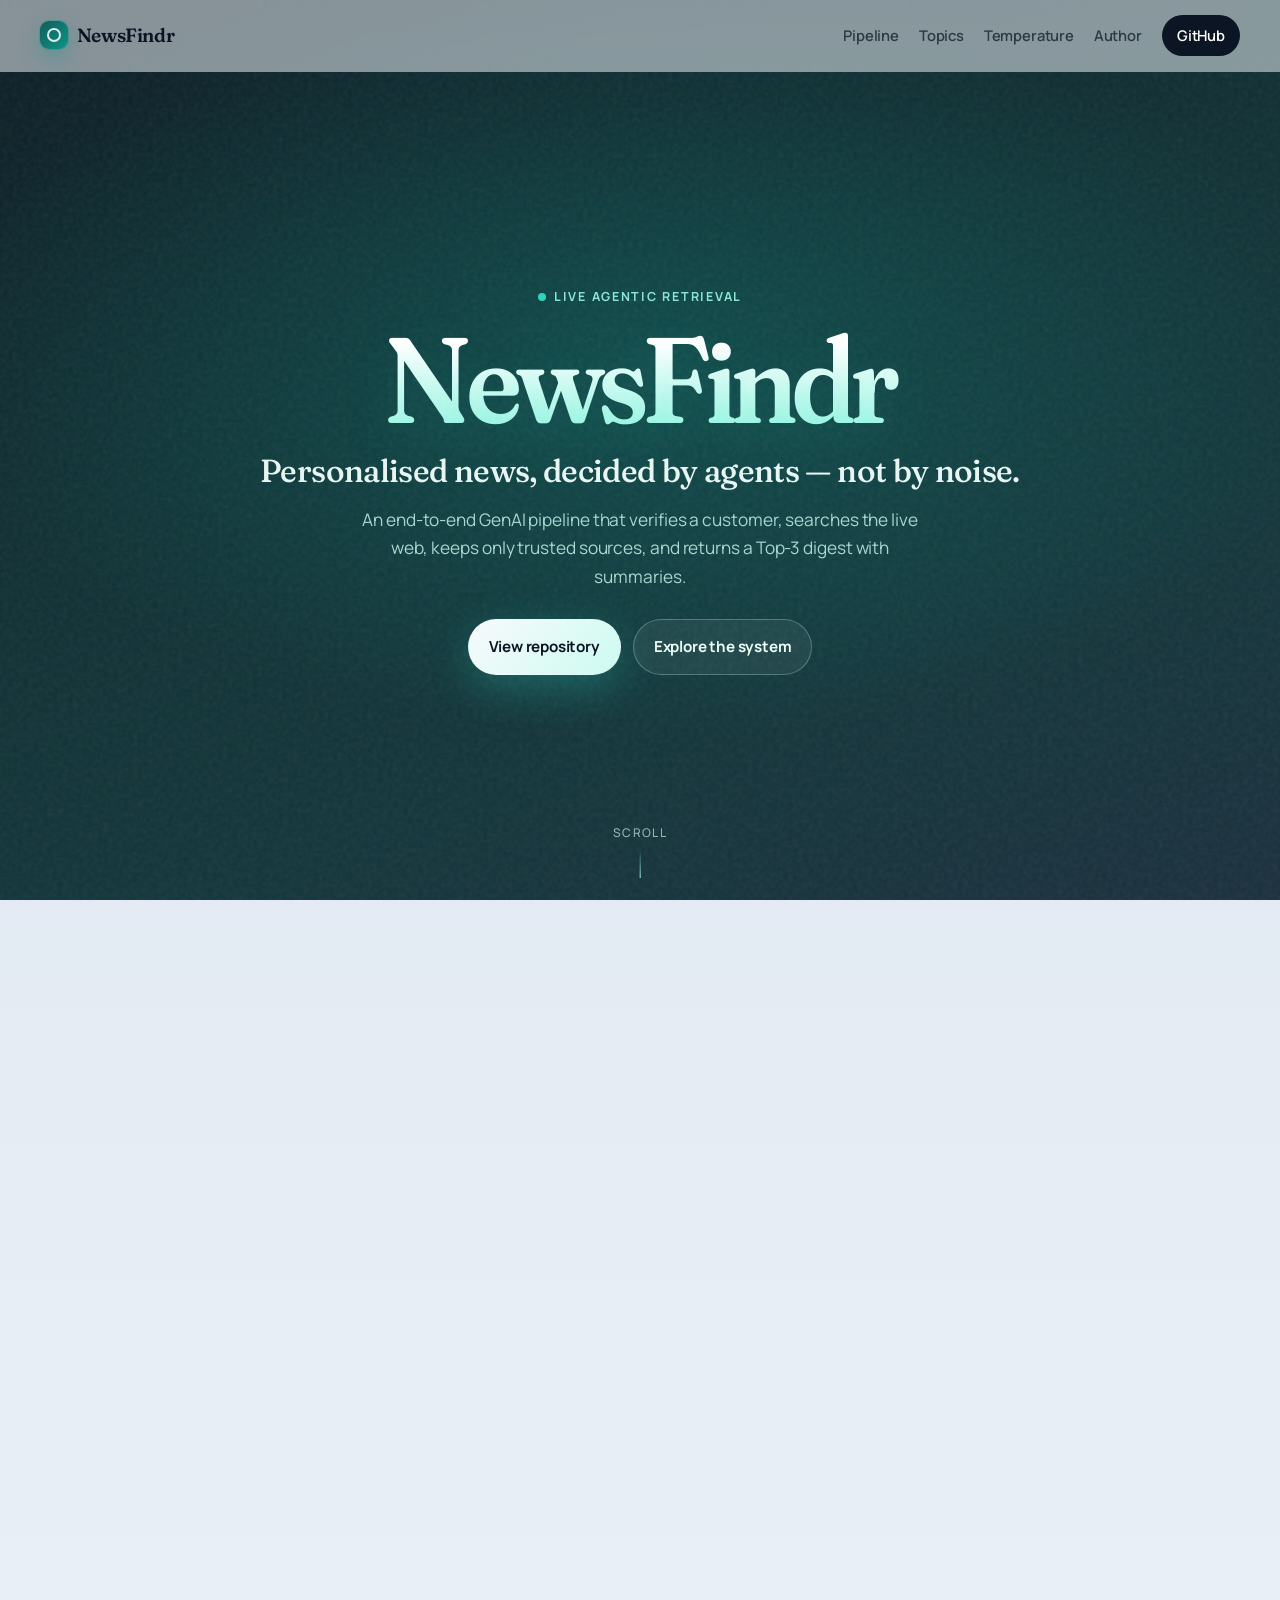
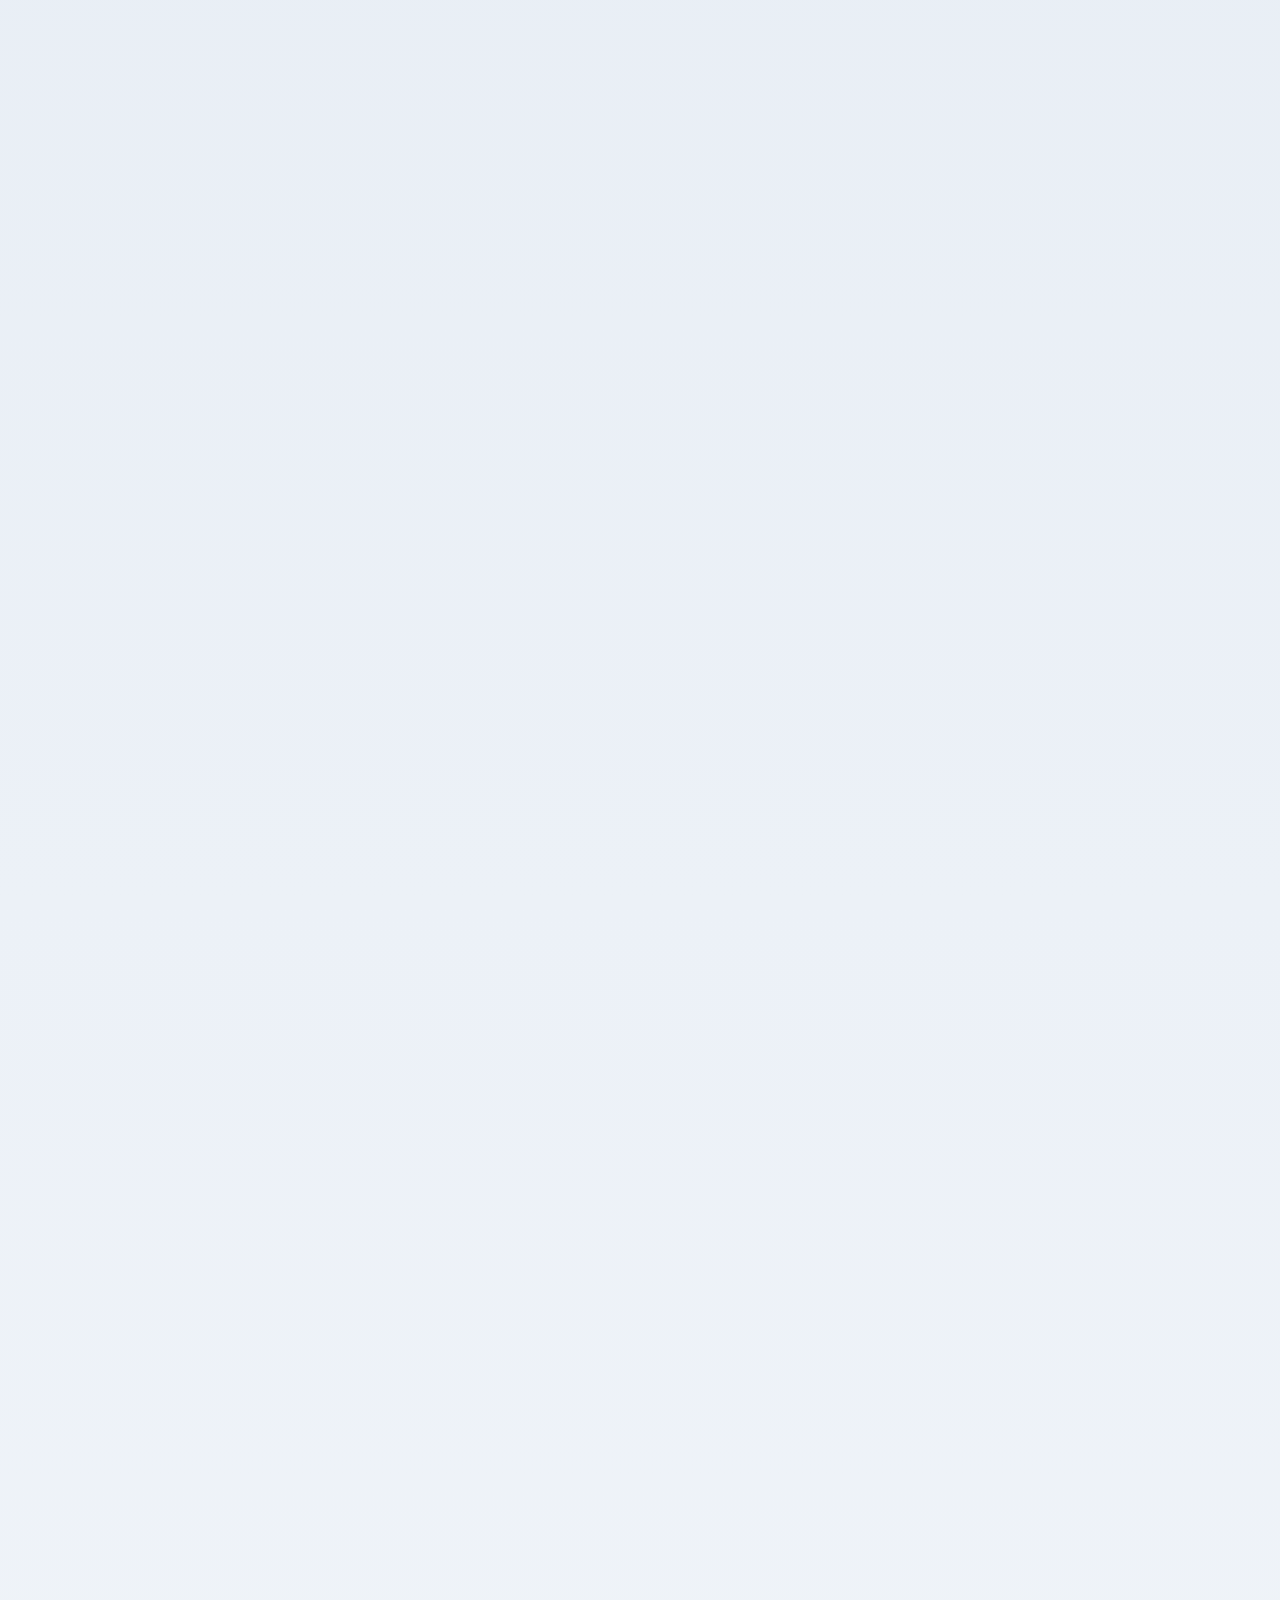
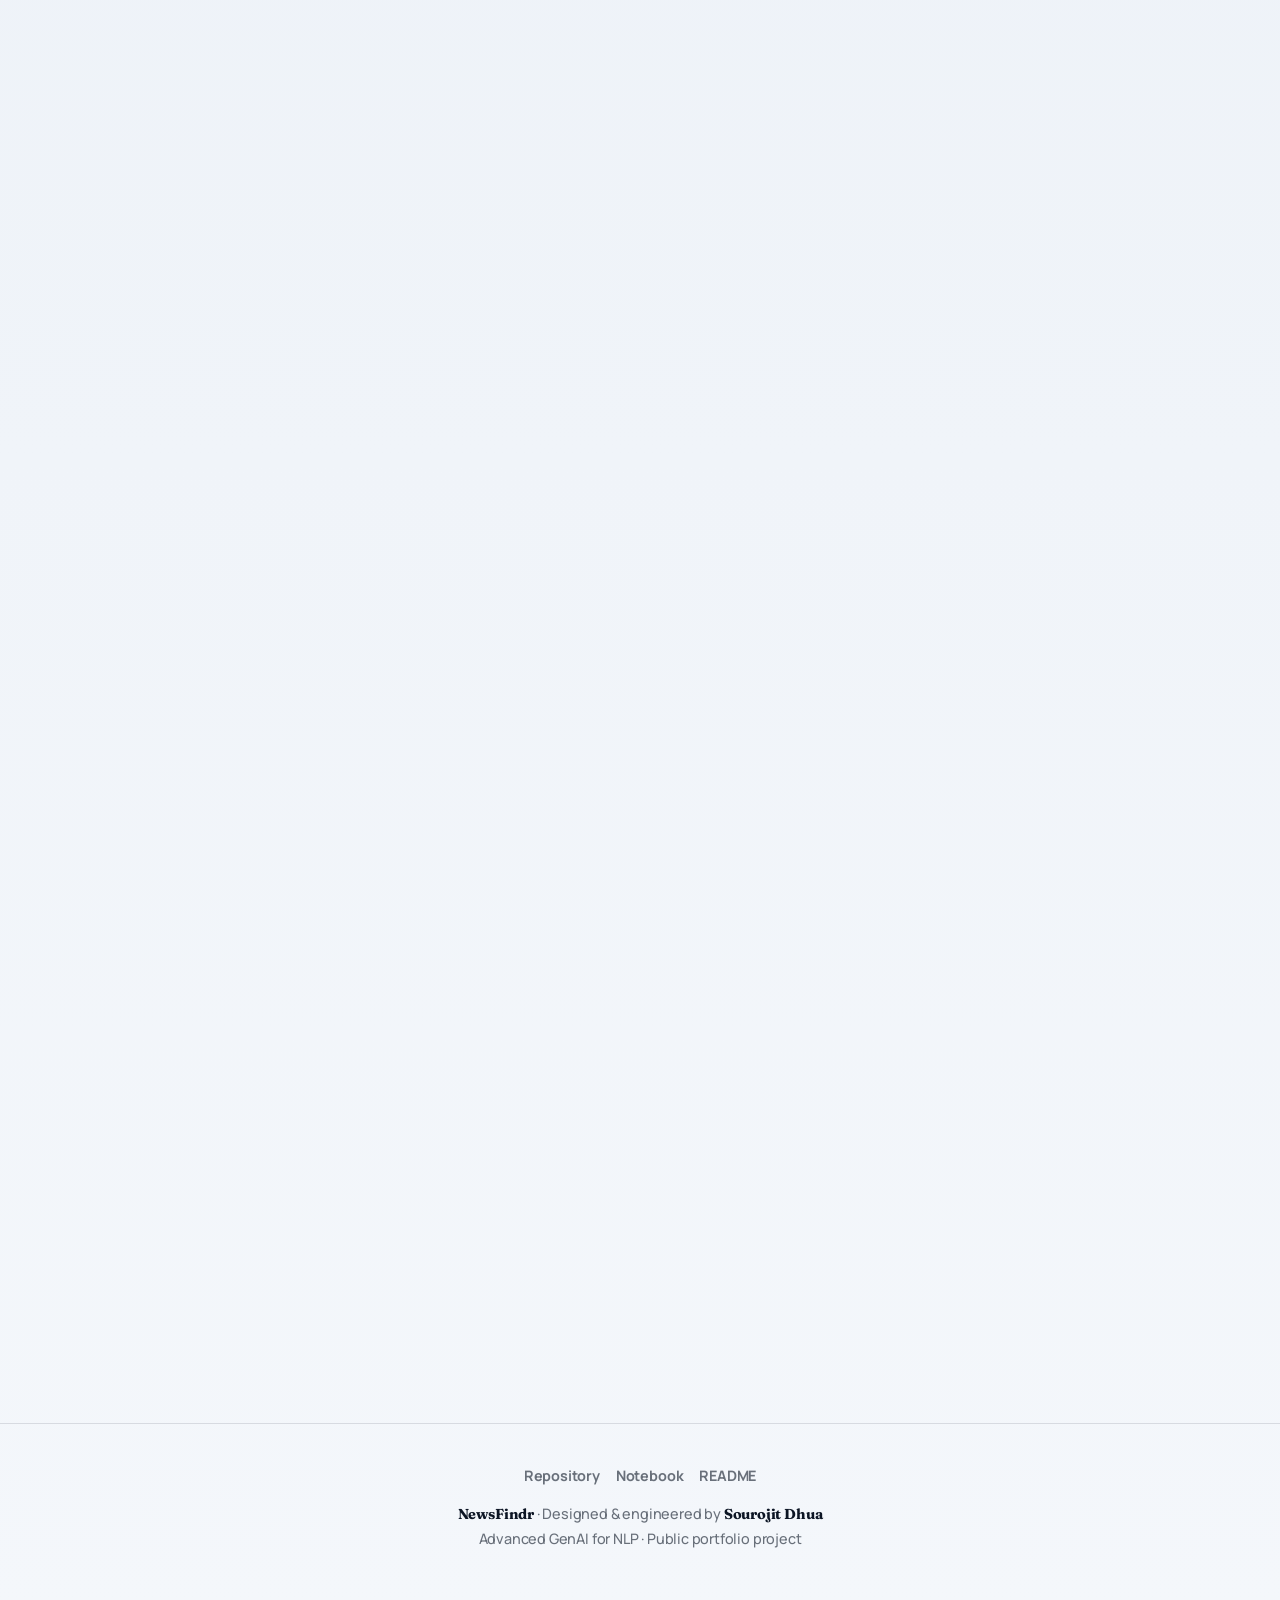
==== docs/index.html @ 47fe1736 "Refine site typography with Fraunces display and Manrope body pairing." ====
<!DOCTYPE html>
<html lang="en">
  <head>
    <meta charset="UTF-8" />
    <meta name="viewport" content="width=device-width, initial-scale=1" />
    <title>NewsFindr — Agentic AI News Assistant by Sourojit Dhua</title>
    <meta
      name="description"
      content="NewsFindr is an agentic GenAI system by Sourojit Dhua: LangChain SQL agent, DuckDuckGo retrieval, trust filtering, ReAct tools, and Groq LLaMA 3.1 summarisation."
    />
    <meta name="author" content="Sourojit Dhua" />
    <meta
      name="keywords"
      content="agentic AI, LangChain, Groq, LLaMA, NLP, ReAct agent, SQL agent, personalized news, generative AI, Sourojit Dhua"
    />
    <meta property="og:title" content="NewsFindr — Agentic AI News Assistant" />
    <meta
      property="og:description"
      content="Personalised, fresh, credibility-filtered news digests via multi-agent GenAI. Built by Sourojit Dhua."
    />
    <meta property="og:type" content="website" />
    <meta property="og:url" content="https://sourojitd.github.io/NewsFindr/" />
    <meta name="theme-color" content="#0f2f33" />
    <link rel="preconnect" href="https://fonts.googleapis.com" />
    <link rel="preconnect" href="https://fonts.gstatic.com" crossorigin />
    <link
      href="https://fonts.googleapis.com/css2?family=Fraunces:opsz,wght@9..144,500;9..144,600;9..144,700&family=IBM+Plex+Mono:wght@400;500&family=Manrope:wght@400;500;600;700;800&display=swap"
      rel="stylesheet"
    />
    <link rel="stylesheet" href="styles.css" />
  </head>
  <body>
    <div class="scroll-progress" id="scroll-progress" aria-hidden="true"></div>

    <header class="nav" role="banner">
      <a class="nav-brand" href="#top" aria-label="NewsFindr home">
        <span class="nav-mark" aria-hidden="true"></span>
        NewsFindr
      </a>
      <button class="nav-toggle" id="nav-toggle" type="button" aria-expanded="false" aria-controls="nav-links">
        Menu
      </button>
      <nav class="nav-links" id="nav-links" aria-label="Primary">
        <a href="#pipeline">Pipeline</a>
        <a href="#topics">Topics</a>
        <a href="#temperature">Temperature</a>
        <a href="#author">Author</a>
        <a class="nav-cta" href="https://github.com/sourojitd/NewsFindr" target="_blank" rel="noopener">
          GitHub
        </a>
      </nav>
    </header>

    <main id="top">
      <!-- HERO: brand-first, one composition -->
      <section class="hero" aria-label="NewsFindr hero">
        <div class="hero-visual" aria-hidden="true">
          <canvas id="signal-canvas"></canvas>
          <div class="hero-grain"></div>
        </div>
        <div class="hero-content">
          <div class="hero-kicker"><span class="dot"></span> Live agentic retrieval</div>
          <h1 class="hero-brand">NewsFindr</h1>
          <p class="hero-headline">Personalised news, decided by agents — not by noise.</p>
          <p class="hero-support">
            An end-to-end GenAI pipeline that verifies a customer, searches the live web, keeps only
            trusted sources, and returns a Top-3 digest with summaries.
          </p>
          <div class="hero-ctas">
            <a class="btn btn-primary" href="https://github.com/sourojitd/NewsFindr" target="_blank" rel="noopener">
              View repository
            </a>
            <a class="btn btn-ghost" href="#pipeline">Explore the system</a>
          </div>
        </div>
        <div class="hero-scroll" aria-hidden="true">
          Scroll
          <span></span>
        </div>
      </section>

      <!-- Problem -->
      <section class="section" id="about">
        <div class="section-inner reveal">
          <p class="section-label">The brief</p>
          <h2 class="section-title">From information overload to signal.</h2>
          <p class="section-lead">
            Generic feeds bury relevance. NewsFindr uses agentic AI — SQL grounding, query expansion,
            credibility gates, and ReAct tool use — so every digest is personal, fresh, and trustworthy.
          </p>
          <div class="problem">
            <div class="problem-block pain">
              <h3>Without NewsFindr</h3>
              <p>Volume without verification. Stale links. Untrusted domains. No link to who the reader actually is.</p>
            </div>
            <div class="problem-arrow" aria-hidden="true">→</div>
            <div class="problem-block gain">
              <h3>With NewsFindr</h3>
              <p>CRM interests + optional intent → live search → allowlisted publishers → LLM ranking → Top-3 summaries.</p>
            </div>
          </div>
        </div>
      </section>

      <!-- Interactive pipeline -->
      <section class="section" id="pipeline">
        <div class="section-inner reveal">
          <p class="section-label">Interactive architecture</p>
          <h2 class="section-title">Six stages. One orchestrated system.</h2>
          <p class="section-lead">
            Click a stage — or watch it auto-advance — to see what Sourojit implemented and which AIML
            ideas each step proves.
          </p>
          <div class="pipeline">
            <div class="pipeline-steps" id="pipeline-steps" role="tablist" aria-label="Pipeline stages"></div>
            <div class="pipeline-panel" id="pipeline-panel" role="tabpanel" aria-live="polite"></div>
          </div>

          <div class="arch-flow reveal" style="margin-top: 2rem">
            <div class="arch-node">Email + query<small>User intent</small></div>
            <div class="arch-connector">→</div>
            <div class="arch-node">SQL Agent<small>customer.db</small></div>
            <div class="arch-connector">→</div>
            <div class="arch-node">Expand + DDG<small>Fresh web</small></div>
            <div class="arch-connector">→</div>
            <div class="arch-node">Trust filter<small>Allowlist</small></div>
            <div class="arch-connector">→</div>
            <div class="arch-node">Summarise<small>Top-3 digest</small></div>
          </div>
        </div>
      </section>

      <!-- Topics -->
      <section class="section" id="topics">
        <div class="section-inner reveal">
          <p class="section-label">AIML depth</p>
          <h2 class="section-title">Important topics covered — in detail.</h2>
          <p class="section-lead">
            Filter the catalogue, then expand any tile. This is the skill surface the notebook is designed
            to demonstrate.
          </p>
          <div class="topic-filters" id="topic-filters" aria-label="Topic filters"></div>
          <div class="topic-grid" id="topic-grid"></div>
        </div>
      </section>

      <!-- Temperature interactive -->
      <section class="section" id="temperature">
        <div class="section-inner reveal">
          <p class="section-label">Interactive demo</p>
          <h2 class="section-title">Temperature is a product decision.</h2>
          <p class="section-lead">
            Toggle low vs high temperature to see the pedagogical contrast used in the notebook —
            deterministic agent behaviour versus creative sampling.
          </p>
          <div class="temp-demo">
            <div class="temp-controls">
              <strong style="font-family: var(--font-display); font-size: 1.35rem; font-weight: 600; letter-spacing: -0.02em">
                Prompt: six-word tagline for a personalised news app
              </strong>
              <div class="temp-switch" role="group" aria-label="Temperature">
                <button type="button" class="temp-btn is-active" data-temp="0">llm · temp 0</button>
                <button type="button" class="temp-btn" data-temp="0.9">llm_high · temp 0.9</button>
              </div>
              <div class="temp-meter" aria-hidden="true"><span id="temp-meter-fill"></span></div>
              <p id="temp-label" style="margin: 0; color: rgba(12, 21, 36, 0.65); font-weight: 600; font-size: 0.92rem">
                temperature = 0 → deterministic, repeatable
              </p>
              <p style="margin: 1rem 0 0; color: rgba(12, 21, 36, 0.6); font-size: 0.9rem; line-height: 1.5">
                In production agents, NewsFindr locks temperature at 0 so SQL, relevance, and summaries stay
                auditable. High temperature is shown only to teach sampling behaviour.
              </p>
            </div>
            <div class="temp-output">
              <h4>Sampled outputs</h4>
              <div class="temp-lines" id="temp-lines"></div>
            </div>
          </div>
        </div>
      </section>

      <!-- Dual modes -->
      <section class="section" id="modes">
        <div class="section-inner reveal">
          <p class="section-label">Orchestration</p>
          <h2 class="section-title">Two ways to run the same brain.</h2>
          <p class="section-lead">
            Shipping both a deterministic pipeline and a ReAct agent shows judgment: reproducibility for
            demos, autonomy for agentic research.
          </p>
          <div class="problem">
            <div class="problem-block gain">
              <h3>Deterministic pipeline</h3>
              <p>
                <code>newsfindr()</code> / <code>query_response()</code> — explicit stage order, verbose
                audit trail, ideal for Kevin / Julia / Alice demos under rate limits.
              </p>
            </div>
            <div class="problem-arrow" aria-hidden="true">∥</div>
            <div class="problem-block" style="background: linear-gradient(160deg, rgba(245, 158, 11, 0.12), rgba(255, 255, 255, 0.65))">
              <h3>ReAct agent</h3>
              <p>
                Four Tools + <code>ZERO_SHOT_REACT_DESCRIPTION</code> — Thought / Action / Observation with
                parse-error recovery and fallback if the loop does not converge.
              </p>
            </div>
          </div>
        </div>
      </section>

      <!-- Author -->
      <section class="section" id="author">
        <div class="section-inner reveal">
          <p class="section-label">Built by</p>
          <div class="author">
            <div class="author-main">
              <h2>Sourojit Dhua</h2>
              <p>
                Advanced GenAI for NLP · Agentic systems · LangChain · Groq · Retrieval & trust design.
                NewsFindr is a portfolio-grade demonstration that relational grounding, live search,
                credibility filters, and tool-using agents belong in one coherent product story.
              </p>
              <div class="skill-cloud" aria-label="Skills">
                <span>Agentic AI</span>
                <span>LangChain</span>
                <span>ReAct</span>
                <span>SQL Agents</span>
                <span>Prompt Engineering</span>
                <span>LLM-as-Judge</span>
                <span>DuckDuckGo RAG-lite</span>
                <span>Groq LLaMA 3.1</span>
                <span>Trust & Safety</span>
                <span>Jupyter Delivery</span>
              </div>
              <div class="hero-ctas" style="justify-content: flex-start; margin-top: 1.35rem">
                <a class="btn btn-ink" href="https://github.com/sourojitd" target="_blank" rel="noopener">
                  github.com/sourojitd
                </a>
                <a class="btn btn-ghost" style="color: var(--ink); border-color: var(--line-strong); background: #fff" href="https://github.com/sourojitd/NewsFindr" target="_blank" rel="noopener">
                  Star the repo
                </a>
              </div>
            </div>
            <div class="author-side">
              <div class="stat-grid">
                <div class="stat">
                  <strong data-count="6" data-suffix="">0</strong>
                  <span>Pipeline stages</span>
                </div>
                <div class="stat">
                  <strong data-count="4" data-suffix="">0</strong>
                  <span>ReAct tools</span>
                </div>
                <div class="stat">
                  <strong data-count="15" data-suffix="">0</strong>
                  <span>CRM customers</span>
                </div>
                <div class="stat">
                  <strong data-count="3" data-suffix="">0</strong>
                  <span>Live demo queries</span>
                </div>
              </div>
              <p style="margin: 1.1rem 0 0; color: rgba(12, 21, 36, 0.65); line-height: 1.55; font-size: 0.95rem">
                Stack: Python · LangChain · LangChain-Groq · SQLite · DuckDuckGo · BeautifulSoup · Jupyter
              </p>
            </div>
          </div>
        </div>
      </section>
    </main>

    <footer class="footer">
      <div class="footer-links">
        <a href="https://github.com/sourojitd/NewsFindr" target="_blank" rel="noopener">Repository</a>
        <a href="https://github.com/sourojitd/NewsFindr/blob/main/NewsFindr.ipynb" target="_blank" rel="noopener">Notebook</a>
        <a href="https://github.com/sourojitd/NewsFindr/blob/main/README.md" target="_blank" rel="noopener">README</a>
      </div>
      <p>
        <strong>NewsFindr</strong> · Designed & engineered by <strong>Sourojit Dhua</strong><br />
        Advanced GenAI for NLP · Public portfolio project
      </p>
    </footer>

    <script src="app.js"></script>
  </body>
</html>
---- docs/styles.css ----
/* NewsFindr — GitHub Pages showcase
   Aesthetic: Wire Desk — cool signal-room editorial
   Author: Sourojit Dhua
*/

:root {
  --ink: #0c1524;
  --ink-soft: #1a2a3d;
  --paper: #e8eef5;
  --paper-2: #f4f7fb;
  --mist: rgba(232, 238, 245, 0.72);
  --teal: #0d9488;
  --teal-deep: #115e59;
  --teal-glow: rgba(45, 212, 191, 0.45);
  --amber: #f59e0b;
  --coral: #e11d48;
  --line: rgba(12, 21, 36, 0.12);
  --line-strong: rgba(12, 21, 36, 0.22);
  --glass: rgba(255, 255, 255, 0.55);
  --shadow: 0 24px 60px rgba(12, 21, 36, 0.12);
  --radius: 18px;
  --font-display: "Fraunces", "Times New Roman", serif;
  --font-body: "Manrope", "Segoe UI", sans-serif;
  --font-mono: "IBM Plex Mono", ui-monospace, monospace;
  --max: 1120px;
  --nav-h: 72px;
}

*,
*::before,
*::after {
  box-sizing: border-box;
}

html {
  scroll-behavior: smooth;
}

body {
  margin: 0;
  color: var(--ink);
  font-family: var(--font-body);
  font-size: 1.05rem;
  font-weight: 500;
  line-height: 1.65;
  letter-spacing: -0.011em;
  font-optical-sizing: auto;
  text-rendering: optimizeLegibility;
  -webkit-font-smoothing: antialiased;
  -moz-osx-font-smoothing: grayscale;
  background:
    radial-gradient(1200px 600px at 10% -10%, rgba(13, 148, 136, 0.16), transparent 55%),
    radial-gradient(900px 500px at 100% 0%, rgba(245, 158, 11, 0.12), transparent 50%),
    linear-gradient(180deg, #d9e4ef 0%, var(--paper) 28%, var(--paper-2) 100%);
  min-height: 100vh;
  overflow-x: hidden;
}

body::before {
  content: "";
  position: fixed;
  inset: 0;
  pointer-events: none;
  z-index: 0;
  opacity: 0.035;
  background-image: url("data:image/svg+xml,%3Csvg viewBox='0 0 200 200' xmlns='http://www.w3.org/2000/svg'%3E%3Cfilter id='n'%3E%3CfeTurbulence type='fractalNoise' baseFrequency='0.85' numOctaves='3' stitchTiles='stitch'/%3E%3C/filter%3E%3Crect width='100%25' height='100%25' filter='url(%23n)'/%3E%3C/svg%3E");
}

a {
  color: inherit;
  text-decoration: none;
}

img {
  max-width: 100%;
  display: block;
}

/* Progress */
.scroll-progress {
  position: fixed;
  top: 0;
  left: 0;
  height: 3px;
  width: 0;
  z-index: 100;
  background: linear-gradient(90deg, var(--teal), var(--amber));
  box-shadow: 0 0 16px var(--teal-glow);
}

/* Nav */
.nav {
  position: fixed;
  top: 0;
  left: 0;
  right: 0;
  z-index: 50;
  height: var(--nav-h);
  display: flex;
  align-items: center;
  justify-content: space-between;
  padding: 0 clamp(1rem, 4vw, 2.5rem);
  backdrop-filter: blur(14px);
  background: rgba(232, 238, 245, 0.55);
  border-bottom: 1px solid transparent;
  transition: border-color 0.3s, background 0.3s;
}

.nav.is-scrolled {
  border-bottom-color: var(--line);
  background: rgba(244, 247, 251, 0.82);
}

.nav-brand {
  font-family: var(--font-display);
  font-weight: 600;
  font-size: 1.2rem;
  font-variation-settings: "SOFT" 50, "WONK" 0;
  letter-spacing: -0.02em;
  display: flex;
  align-items: center;
  gap: 0.55rem;
}

.nav-mark {
  width: 28px;
  height: 28px;
  border-radius: 9px;
  background: linear-gradient(135deg, var(--teal-deep), var(--teal));
  box-shadow: 0 0 0 1px rgba(13, 148, 136, 0.35), 0 8px 20px rgba(13, 148, 136, 0.35);
  position: relative;
  overflow: hidden;
}

.nav-mark::after {
  content: "";
  position: absolute;
  inset: 7px;
  border: 2px solid rgba(255, 255, 255, 0.85);
  border-radius: 50%;
  animation: pulse-ring 2.4s ease-out infinite;
}

.nav-links {
  display: flex;
  gap: 1.25rem;
  align-items: center;
  font-size: 0.92rem;
  font-weight: 600;
}

.nav-links a {
  opacity: 0.72;
  transition: opacity 0.2s, color 0.2s;
}

.nav-links a:hover {
  opacity: 1;
  color: var(--teal-deep);
}

.nav-cta {
  padding: 0.55rem 0.95rem;
  border-radius: 999px;
  background: var(--ink);
  color: #fff !important;
  opacity: 1 !important;
  transition: transform 0.2s, background 0.2s !important;
}

.nav-cta:hover {
  transform: translateY(-1px);
  background: var(--teal-deep) !important;
}

.nav-toggle {
  display: none;
  background: none;
  border: 1px solid var(--line-strong);
  border-radius: 10px;
  padding: 0.45rem 0.7rem;
  font-weight: 700;
  cursor: pointer;
}

/* Hero */
.hero {
  position: relative;
  min-height: 100vh;
  min-height: 100dvh;
  display: grid;
  place-items: center;
  padding: calc(var(--nav-h) + 2rem) 1.25rem 3rem;
  overflow: hidden;
  isolation: isolate;
}

.hero-visual {
  position: absolute;
  inset: 0;
  z-index: -1;
  background:
    radial-gradient(ellipse 80% 60% at 50% 40%, rgba(13, 148, 136, 0.28), transparent 70%),
    linear-gradient(160deg, #0b1c24 0%, #0f2f33 42%, #12353a 70%, #1a2f3d 100%);
}

.hero-visual canvas {
  width: 100%;
  height: 100%;
  display: block;
  opacity: 0.9;
}

.hero-grain {
  position: absolute;
  inset: 0;
  opacity: 0.08;
  background-image: url("data:image/svg+xml,%3Csvg viewBox='0 0 200 200' xmlns='http://www.w3.org/2000/svg'%3E%3Cfilter id='n'%3E%3CfeTurbulence type='fractalNoise' baseFrequency='0.9' numOctaves='3' stitchTiles='stitch'/%3E%3C/filter%3E%3Crect width='100%25' height='100%25' filter='url(%23n)'/%3E%3C/svg%3E");
  pointer-events: none;
}

.hero-content {
  width: min(920px, 100%);
  text-align: center;
  color: #f4faf9;
  transform: translateY(12px);
  opacity: 0;
  animation: hero-in 1s cubic-bezier(0.22, 1, 0.36, 1) 0.15s forwards;
}

.hero-kicker {
  display: inline-flex;
  align-items: center;
  gap: 0.5rem;
  font-size: 0.78rem;
  font-weight: 700;
  letter-spacing: 0.14em;
  text-transform: uppercase;
  color: rgba(153, 246, 228, 0.9);
  margin-bottom: 1.1rem;
}

.hero-kicker .dot {
  width: 8px;
  height: 8px;
  border-radius: 50%;
  background: #2dd4bf;
  box-shadow: 0 0 0 0 rgba(45, 212, 191, 0.7);
  animation: live-dot 1.8s ease-out infinite;
}

.hero-brand {
  font-family: var(--font-display);
  font-weight: 600;
  font-size: clamp(3.6rem, 13vw, 7.6rem);
  font-optical-sizing: auto;
  font-variation-settings: "SOFT" 70, "WONK" 0.4;
  line-height: 0.9;
  letter-spacing: -0.035em;
  margin: 0 0 1.1rem;
  background: linear-gradient(180deg, #ffffff 18%, #99f6e4 100%);
  -webkit-background-clip: text;
  background-clip: text;
  color: transparent;
  text-shadow: 0 20px 60px rgba(45, 212, 191, 0.15);
}

.hero-headline {
  font-family: var(--font-display);
  font-weight: 500;
  font-size: clamp(1.35rem, 3.4vw, 2rem);
  font-variation-settings: "SOFT" 40, "WONK" 0;
  letter-spacing: -0.02em;
  line-height: 1.2;
  margin: 0 0 0.95rem;
  color: rgba(240, 253, 250, 0.96);
}

.hero-support {
  margin: 0 auto 1.75rem;
  max-width: 36rem;
  font-size: 1.08rem;
  font-weight: 400;
  line-height: 1.65;
  letter-spacing: -0.005em;
  color: rgba(204, 251, 241, 0.8);
}

.hero-ctas {
  display: flex;
  flex-wrap: wrap;
  gap: 0.75rem;
  justify-content: center;
}

.btn {
  display: inline-flex;
  align-items: center;
  justify-content: center;
  gap: 0.45rem;
  padding: 0.9rem 1.25rem;
  border-radius: 999px;
  font-weight: 700;
  font-size: 0.95rem;
  border: 1px solid transparent;
  cursor: pointer;
  transition: transform 0.2s, box-shadow 0.2s, background 0.2s, border-color 0.2s;
}

.btn:hover {
  transform: translateY(-2px);
}

.btn-primary {
  background: linear-gradient(135deg, #f8fafc, #ccfbf1);
  color: var(--ink);
  box-shadow: 0 12px 40px rgba(45, 212, 191, 0.28);
}

.btn-primary:hover {
  box-shadow: 0 16px 48px rgba(45, 212, 191, 0.4);
}

.btn-ghost {
  background: rgba(255, 255, 255, 0.06);
  border-color: rgba(204, 251, 241, 0.28);
  color: #ecfdf5;
  backdrop-filter: blur(8px);
}

.btn-ghost:hover {
  background: rgba(255, 255, 255, 0.12);
}

.btn-ink {
  background: var(--ink);
  color: #fff;
}

.btn-ink:hover {
  background: var(--teal-deep);
}

.hero-scroll {
  position: absolute;
  bottom: 1.4rem;
  left: 50%;
  transform: translateX(-50%);
  color: rgba(204, 251, 241, 0.65);
  font-size: 0.75rem;
  letter-spacing: 0.12em;
  text-transform: uppercase;
  display: flex;
  flex-direction: column;
  align-items: center;
  gap: 0.4rem;
  animation: bob 2.2s ease-in-out infinite;
}

.hero-scroll span {
  width: 1px;
  height: 28px;
  background: linear-gradient(to bottom, transparent, #99f6e4);
}

/* Sections */
.section {
  position: relative;
  z-index: 1;
  padding: clamp(3.5rem, 8vw, 6rem) 1.25rem;
}

.section-inner {
  width: min(var(--max), 100%);
  margin: 0 auto;
}

.section-label {
  font-size: 0.76rem;
  font-weight: 700;
  letter-spacing: 0.18em;
  text-transform: uppercase;
  color: var(--teal-deep);
  margin: 0 0 0.75rem;
}

.section-title {
  font-family: var(--font-display);
  font-size: clamp(2rem, 4.8vw, 3.15rem);
  font-weight: 600;
  font-variation-settings: "SOFT" 35, "WONK" 0;
  letter-spacing: -0.03em;
  line-height: 1.08;
  margin: 0 0 0.95rem;
}

.section-lead {
  max-width: 40rem;
  margin: 0 0 2.25rem;
  color: rgba(12, 21, 36, 0.7);
  font-size: 1.08rem;
  font-weight: 400;
  line-height: 1.7;
}

.reveal {
  opacity: 0;
  transform: translateY(28px);
  transition: opacity 0.7s cubic-bezier(0.22, 1, 0.36, 1), transform 0.7s cubic-bezier(0.22, 1, 0.36, 1);
}

.reveal.is-visible {
  opacity: 1;
  transform: none;
}

/* Problem strip */
.problem {
  display: grid;
  grid-template-columns: 1fr auto 1fr;
  gap: 1rem;
  align-items: stretch;
}

.problem-block {
  padding: 1.4rem 1.35rem;
  border-radius: var(--radius);
  border: 1px solid var(--line);
  background: var(--glass);
  backdrop-filter: blur(10px);
}

.problem-block h3 {
  margin: 0 0 0.5rem;
  font-family: var(--font-display);
  font-size: 1.3rem;
  font-weight: 600;
  letter-spacing: -0.02em;
}

.problem-block p {
  margin: 0;
  color: rgba(12, 21, 36, 0.7);
  line-height: 1.55;
  font-size: 0.98rem;
}

.problem-block.pain {
  border-color: rgba(225, 29, 72, 0.25);
  background: linear-gradient(160deg, rgba(255, 241, 242, 0.9), rgba(255, 255, 255, 0.55));
}

.problem-block.gain {
  border-color: rgba(13, 148, 136, 0.3);
  background: linear-gradient(160deg, rgba(204, 251, 241, 0.55), rgba(255, 255, 255, 0.6));
}

.problem-arrow {
  align-self: center;
  font-family: var(--font-display);
  font-weight: 800;
  font-size: 1.6rem;
  color: var(--teal);
}

/* Interactive pipeline */
.pipeline {
  display: grid;
  grid-template-columns: minmax(220px, 280px) 1fr;
  gap: 1.25rem;
  align-items: start;
}

.pipeline-steps {
  display: flex;
  flex-direction: column;
  gap: 0.45rem;
}

.step-btn {
  text-align: left;
  border: 1px solid var(--line);
  background: rgba(255, 255, 255, 0.55);
  border-radius: 14px;
  padding: 0.85rem 1rem;
  cursor: pointer;
  font: inherit;
  transition: border-color 0.2s, background 0.2s, transform 0.2s, box-shadow 0.2s;
}

.step-btn:hover {
  transform: translateX(3px);
  border-color: rgba(13, 148, 136, 0.35);
}

.step-btn.is-active {
  background: linear-gradient(135deg, rgba(13, 148, 136, 0.14), rgba(255, 255, 255, 0.75));
  border-color: rgba(13, 148, 136, 0.55);
  box-shadow: 0 10px 28px rgba(13, 148, 136, 0.12);
}

.step-btn .num {
  display: inline-block;
  font-family: var(--font-display);
  font-weight: 600;
  font-size: 0.82rem;
  color: var(--teal-deep);
  margin-right: 0.45rem;
}

.step-btn .name {
  font-weight: 700;
  letter-spacing: -0.015em;
}

.pipeline-panel {
  border-radius: calc(var(--radius) + 4px);
  border: 1px solid var(--line);
  background:
    linear-gradient(165deg, rgba(255, 255, 255, 0.85), rgba(232, 238, 245, 0.65)),
    var(--paper-2);
  box-shadow: var(--shadow);
  padding: clamp(1.25rem, 3vw, 1.85rem);
  min-height: 320px;
  position: relative;
  overflow: hidden;
}

.pipeline-panel::before {
  content: "";
  position: absolute;
  top: 0;
  left: 0;
  right: 0;
  height: 3px;
  background: linear-gradient(90deg, var(--teal), var(--amber));
}

.panel-meta {
  display: flex;
  flex-wrap: wrap;
  gap: 0.45rem;
  margin-bottom: 1rem;
}

.chip {
  display: inline-flex;
  align-items: center;
  padding: 0.28rem 0.65rem;
  border-radius: 999px;
  font-size: 0.75rem;
  font-weight: 700;
  background: rgba(13, 148, 136, 0.12);
  color: var(--teal-deep);
  border: 1px solid rgba(13, 148, 136, 0.2);
}

.chip.amber {
  background: rgba(245, 158, 11, 0.14);
  color: #92400e;
  border-color: rgba(245, 158, 11, 0.28);
}

.panel-title {
  font-family: var(--font-display);
  font-size: 1.7rem;
  font-weight: 600;
  font-variation-settings: "SOFT" 40, "WONK" 0;
  letter-spacing: -0.025em;
  margin: 0 0 0.65rem;
}

.panel-body {
  margin: 0 0 1.1rem;
  color: rgba(12, 21, 36, 0.74);
  line-height: 1.6;
}

.panel-list {
  margin: 0;
  padding: 0;
  list-style: none;
  display: grid;
  gap: 0.55rem;
}

.panel-list li {
  display: grid;
  grid-template-columns: 18px 1fr;
  gap: 0.55rem;
  align-items: start;
  font-size: 0.95rem;
  line-height: 1.45;
}

.panel-list li::before {
  content: "";
  width: 8px;
  height: 8px;
  margin-top: 0.4rem;
  border-radius: 50%;
  background: var(--teal);
  box-shadow: 0 0 0 3px rgba(13, 148, 136, 0.15);
}

/* Topics */
.topic-filters {
  display: flex;
  flex-wrap: wrap;
  gap: 0.5rem;
  margin-bottom: 1.25rem;
}

.filter-btn {
  border: 1px solid var(--line-strong);
  background: rgba(255, 255, 255, 0.6);
  border-radius: 999px;
  padding: 0.45rem 0.9rem;
  font: inherit;
  font-weight: 700;
  font-size: 0.85rem;
  cursor: pointer;
  transition: background 0.2s, color 0.2s, border-color 0.2s, transform 0.2s;
}

.filter-btn:hover {
  transform: translateY(-1px);
}

.filter-btn.is-active {
  background: var(--ink);
  color: #fff;
  border-color: var(--ink);
}

.topic-grid {
  display: grid;
  grid-template-columns: repeat(auto-fit, minmax(260px, 1fr));
  gap: 0.9rem;
}

.topic-card {
  border: 1px solid var(--line);
  border-radius: var(--radius);
  background: rgba(255, 255, 255, 0.62);
  padding: 1.15rem 1.15rem 1.05rem;
  cursor: pointer;
  transition: transform 0.25s, box-shadow 0.25s, border-color 0.25s;
  text-align: left;
  font: inherit;
  color: inherit;
}

.topic-card:hover,
.topic-card.is-open {
  transform: translateY(-3px);
  border-color: rgba(13, 148, 136, 0.4);
  box-shadow: 0 16px 40px rgba(12, 21, 36, 0.08);
}

.topic-card h3 {
  margin: 0 0 0.4rem;
  font-family: var(--font-display);
  font-size: 1.22rem;
  font-weight: 600;
  letter-spacing: -0.02em;
}

.topic-card .blurb {
  margin: 0;
  color: rgba(12, 21, 36, 0.68);
  font-size: 0.92rem;
  line-height: 1.5;
}

.topic-card .detail {
  display: none;
  margin-top: 0.85rem;
  padding-top: 0.85rem;
  border-top: 1px solid var(--line);
  color: rgba(12, 21, 36, 0.78);
  font-size: 0.9rem;
  line-height: 1.55;
}

.topic-card.is-open .detail {
  display: block;
  animation: fade-up 0.35s ease;
}

.topic-card[hidden] {
  display: none !important;
}

/* Temperature demo */
.temp-demo {
  display: grid;
  grid-template-columns: 1.1fr 1fr;
  gap: 1.25rem;
  align-items: stretch;
}

.temp-controls {
  border-radius: var(--radius);
  border: 1px solid var(--line);
  background: rgba(255, 255, 255, 0.65);
  padding: 1.35rem;
}

.temp-switch {
  display: grid;
  grid-template-columns: 1fr 1fr;
  gap: 0.5rem;
  margin: 1rem 0 1.25rem;
}

.temp-btn {
  border: 1px solid var(--line-strong);
  background: transparent;
  border-radius: 12px;
  padding: 0.85rem;
  cursor: pointer;
  font: inherit;
  font-weight: 700;
  transition: background 0.2s, border-color 0.2s, color 0.2s;
}

.temp-btn.is-active[data-temp="0"] {
  background: rgba(13, 148, 136, 0.14);
  border-color: var(--teal);
  color: var(--teal-deep);
}

.temp-btn.is-active[data-temp="0.9"] {
  background: rgba(245, 158, 11, 0.16);
  border-color: var(--amber);
  color: #92400e;
}

.temp-meter {
  height: 8px;
  border-radius: 999px;
  background: rgba(12, 21, 36, 0.08);
  overflow: hidden;
  margin-bottom: 0.75rem;
}

.temp-meter > span {
  display: block;
  height: 100%;
  width: 8%;
  border-radius: inherit;
  background: linear-gradient(90deg, var(--teal), var(--amber));
  transition: width 0.45s cubic-bezier(0.22, 1, 0.36, 1);
}

.temp-output {
  border-radius: var(--radius);
  border: 1px solid var(--line);
  background: var(--ink);
  color: #e7f8f5;
  padding: 1.35rem;
  font-family: var(--font-mono);
  min-height: 220px;
}

.temp-output h4 {
  margin: 0 0 0.85rem;
  font-family: var(--font-body);
  font-size: 0.78rem;
  letter-spacing: 0.12em;
  text-transform: uppercase;
  color: rgba(153, 246, 228, 0.8);
}

.temp-lines {
  display: grid;
  gap: 0.65rem;
}

.temp-lines p {
  margin: 0;
  padding: 0.7rem 0.8rem;
  border-radius: 10px;
  background: rgba(255, 255, 255, 0.05);
  border: 1px solid rgba(153, 246, 228, 0.12);
  font-size: 0.9rem;
  line-height: 1.4;
  opacity: 0;
  transform: translateY(8px);
  animation: fade-up 0.45s ease forwards;
}

/* Architecture flow */
.arch-flow {
  display: flex;
  flex-wrap: wrap;
  gap: 0.55rem;
  justify-content: center;
  margin-top: 0.5rem;
}

.arch-node {
  flex: 1 1 140px;
  max-width: 180px;
  min-height: 96px;
  border-radius: 16px;
  border: 1px solid var(--line);
  background: rgba(255, 255, 255, 0.7);
  padding: 0.9rem;
  text-align: center;
  font-weight: 700;
  font-size: 0.88rem;
  letter-spacing: -0.02em;
  position: relative;
  transition: transform 0.25s, box-shadow 0.25s, border-color 0.25s;
  cursor: default;
}

.arch-node:hover {
  transform: translateY(-4px) scale(1.02);
  border-color: rgba(13, 148, 136, 0.45);
  box-shadow: 0 14px 30px rgba(13, 148, 136, 0.12);
}

.arch-node small {
  display: block;
  margin-top: 0.35rem;
  font-weight: 500;
  font-size: 0.72rem;
  color: rgba(12, 21, 36, 0.55);
}

.arch-connector {
  align-self: center;
  color: var(--teal);
  font-weight: 800;
  opacity: 0.7;
}

/* Author */
.author {
  display: grid;
  grid-template-columns: 1.2fr 1fr;
  gap: 1.25rem;
  align-items: stretch;
}

.author-main,
.author-side {
  border-radius: calc(var(--radius) + 2px);
  border: 1px solid var(--line);
  background: rgba(255, 255, 255, 0.65);
  padding: clamp(1.25rem, 3vw, 1.8rem);
}

.author-main h2 {
  font-family: var(--font-display);
  font-size: clamp(2rem, 4.2vw, 2.7rem);
  font-weight: 600;
  font-variation-settings: "SOFT" 45, "WONK" 0.2;
  letter-spacing: -0.03em;
  margin: 0 0 0.5rem;
}

.author-main p {
  margin: 0 0 1.1rem;
  color: rgba(12, 21, 36, 0.72);
  line-height: 1.6;
}

.skill-cloud {
  display: flex;
  flex-wrap: wrap;
  gap: 0.45rem;
}

.skill-cloud span {
  padding: 0.35rem 0.7rem;
  border-radius: 999px;
  background: rgba(12, 21, 36, 0.05);
  border: 1px solid var(--line);
  font-size: 0.8rem;
  font-weight: 700;
}

.stat-grid {
  display: grid;
  grid-template-columns: 1fr 1fr;
  gap: 0.75rem;
}

.stat {
  border-radius: 14px;
  background: linear-gradient(160deg, rgba(13, 148, 136, 0.12), rgba(255, 255, 255, 0.5));
  border: 1px solid rgba(13, 148, 136, 0.18);
  padding: 1rem;
}

.stat strong {
  display: block;
  font-family: var(--font-display);
  font-size: 1.85rem;
  font-weight: 600;
  letter-spacing: -0.03em;
  margin-bottom: 0.15rem;
}

.stat span {
  font-size: 0.82rem;
  color: rgba(12, 21, 36, 0.65);
  font-weight: 600;
}

/* Footer */
.footer {
  padding: 2.5rem 1.25rem 3rem;
  border-top: 1px solid var(--line);
  text-align: center;
  color: rgba(12, 21, 36, 0.6);
  font-size: 0.9rem;
}

.footer strong {
  color: var(--ink);
  font-family: var(--font-display);
}

.footer-links {
  display: flex;
  justify-content: center;
  gap: 1rem;
  margin-bottom: 0.85rem;
  flex-wrap: wrap;
  font-weight: 700;
}

.footer-links a:hover {
  color: var(--teal-deep);
}

/* Animations */
@keyframes hero-in {
  to {
    opacity: 1;
    transform: none;
  }
}

@keyframes pulse-ring {
  0% {
    transform: scale(0.85);
    opacity: 1;
  }
  100% {
    transform: scale(1.55);
    opacity: 0;
  }
}

@keyframes live-dot {
  0% {
    box-shadow: 0 0 0 0 rgba(45, 212, 191, 0.7);
  }
  70% {
    box-shadow: 0 0 0 10px rgba(45, 212, 191, 0);
  }
  100% {
    box-shadow: 0 0 0 0 rgba(45, 212, 191, 0);
  }
}

@keyframes bob {
  0%,
  100% {
    transform: translate(-50%, 0);
  }
  50% {
    transform: translate(-50%, 6px);
  }
}

@keyframes fade-up {
  to {
    opacity: 1;
    transform: none;
  }
}

/* Responsive */
@media (max-width: 860px) {
  .problem,
  .pipeline,
  .temp-demo,
  .author {
    grid-template-columns: 1fr;
  }

  .problem-arrow {
    transform: rotate(90deg);
    justify-self: center;
  }

  .arch-connector {
    display: none;
  }

  .nav-links {
    position: fixed;
    inset: var(--nav-h) 0 auto 0;
    display: none;
    flex-direction: column;
    gap: 0;
    background: rgba(244, 247, 251, 0.96);
    border-bottom: 1px solid var(--line);
    padding: 0.75rem 1.25rem 1rem;
  }

  .nav-links.is-open {
    display: flex;
  }

  .nav-links a {
    padding: 0.75rem 0;
    border-bottom: 1px solid var(--line);
  }

  .nav-toggle {
    display: inline-flex;
  }
}

@media (prefers-reduced-motion: reduce) {
  *,
  *::before,
  *::after {
    animation-duration: 0.01ms !important;
    animation-iteration-count: 1 !important;
    transition-duration: 0.01ms !important;
    scroll-behavior: auto !important;
  }
}
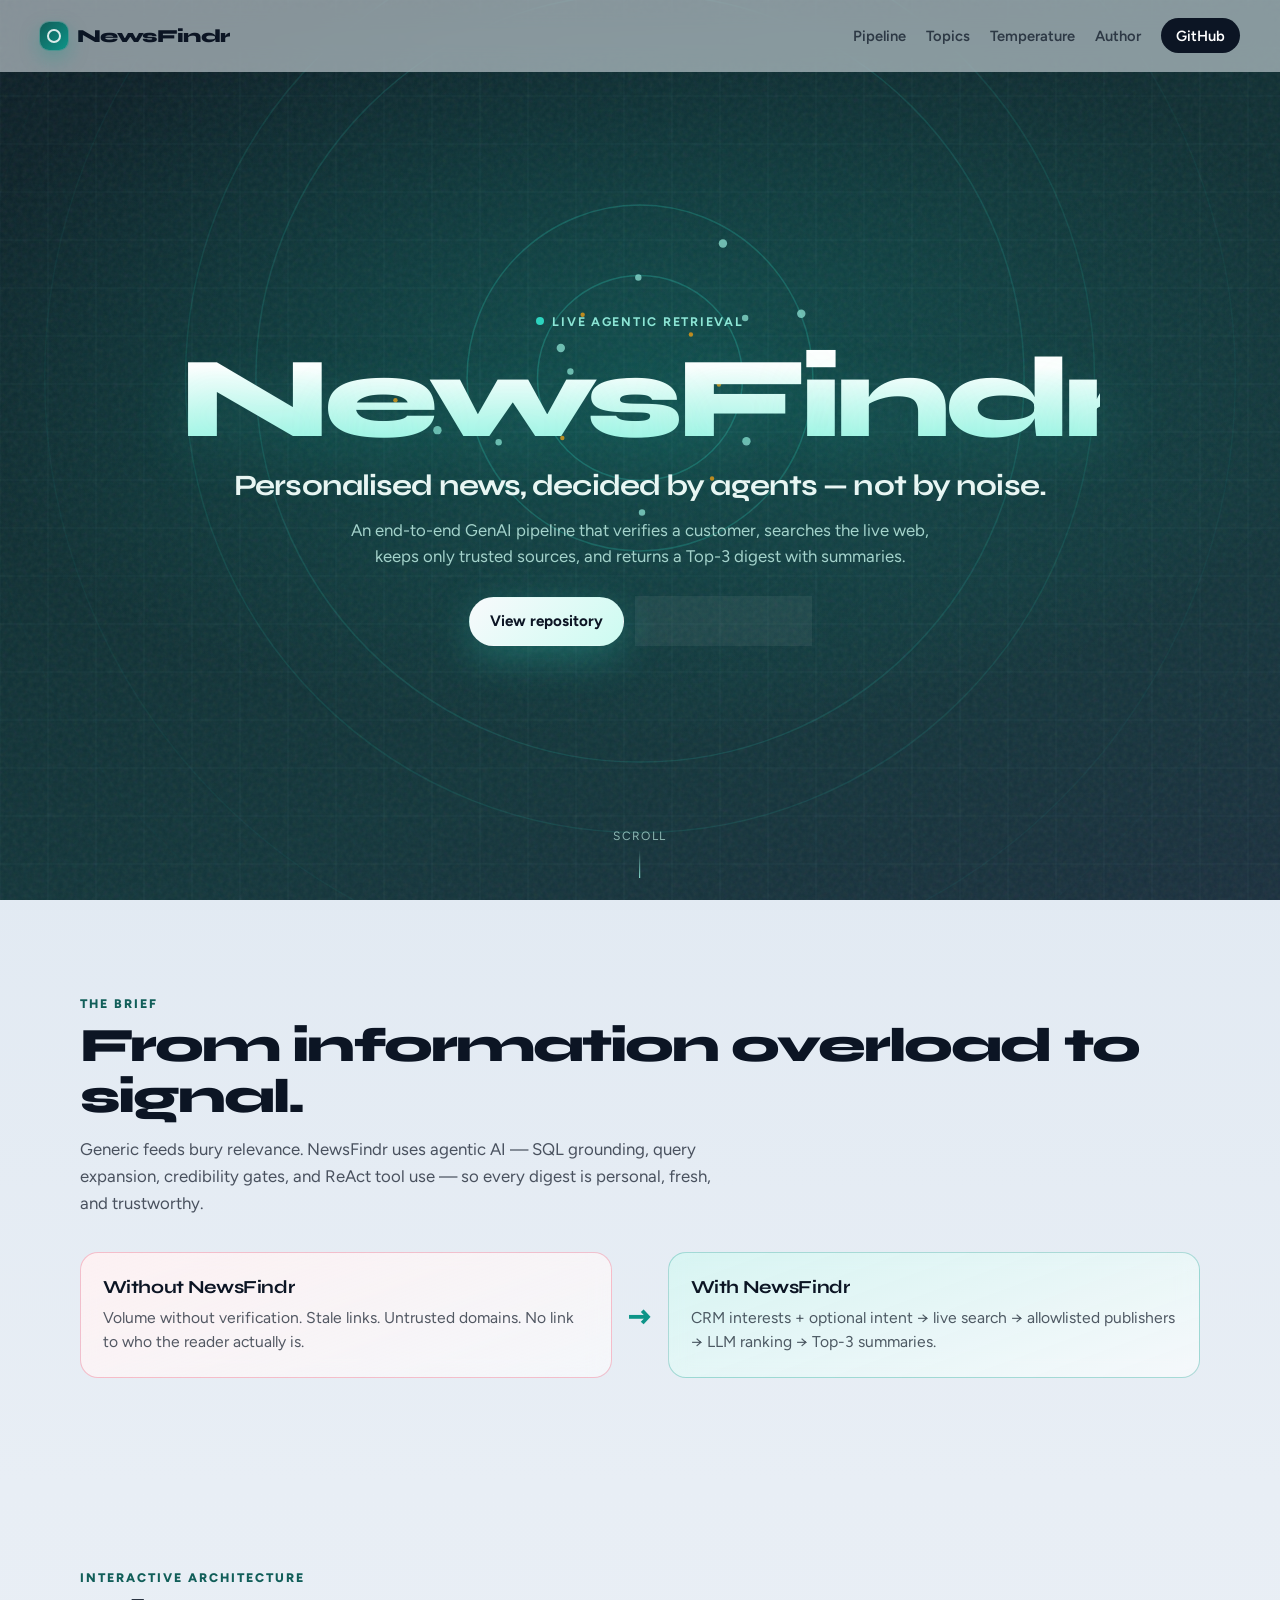
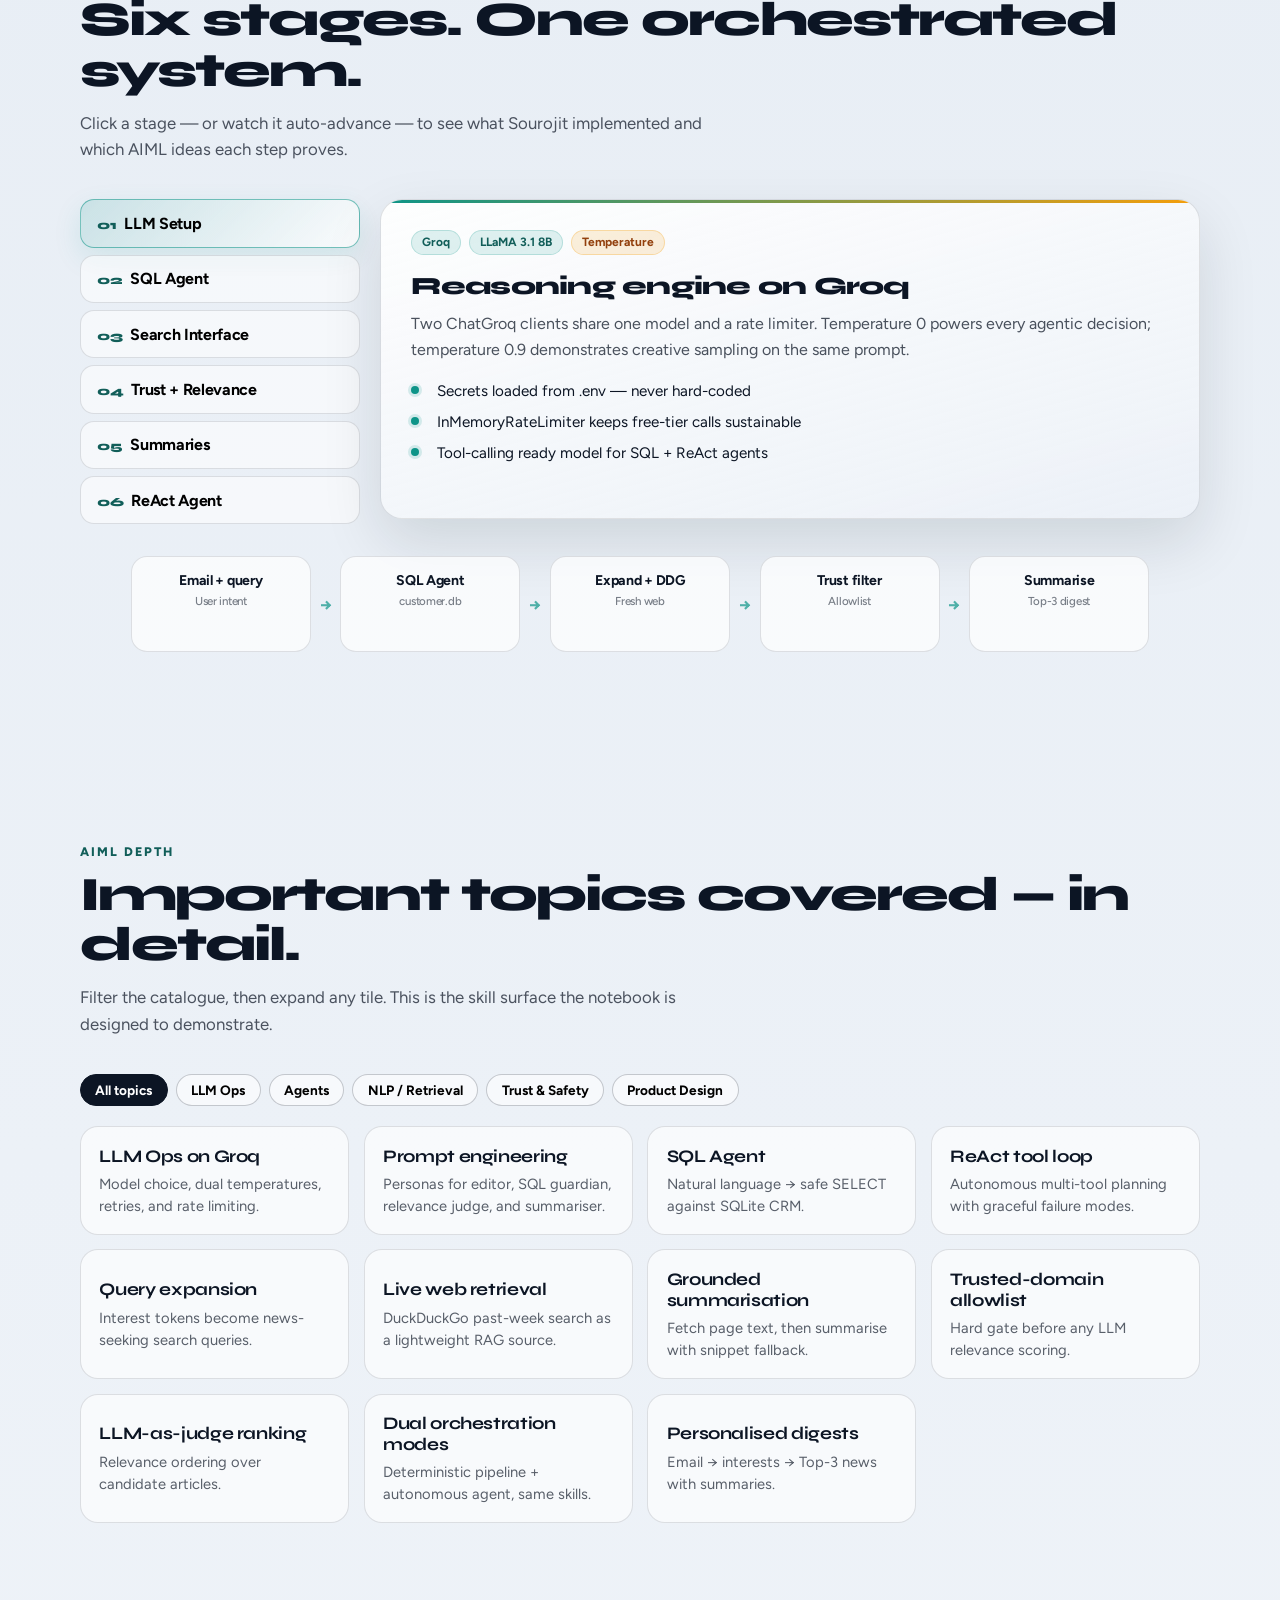
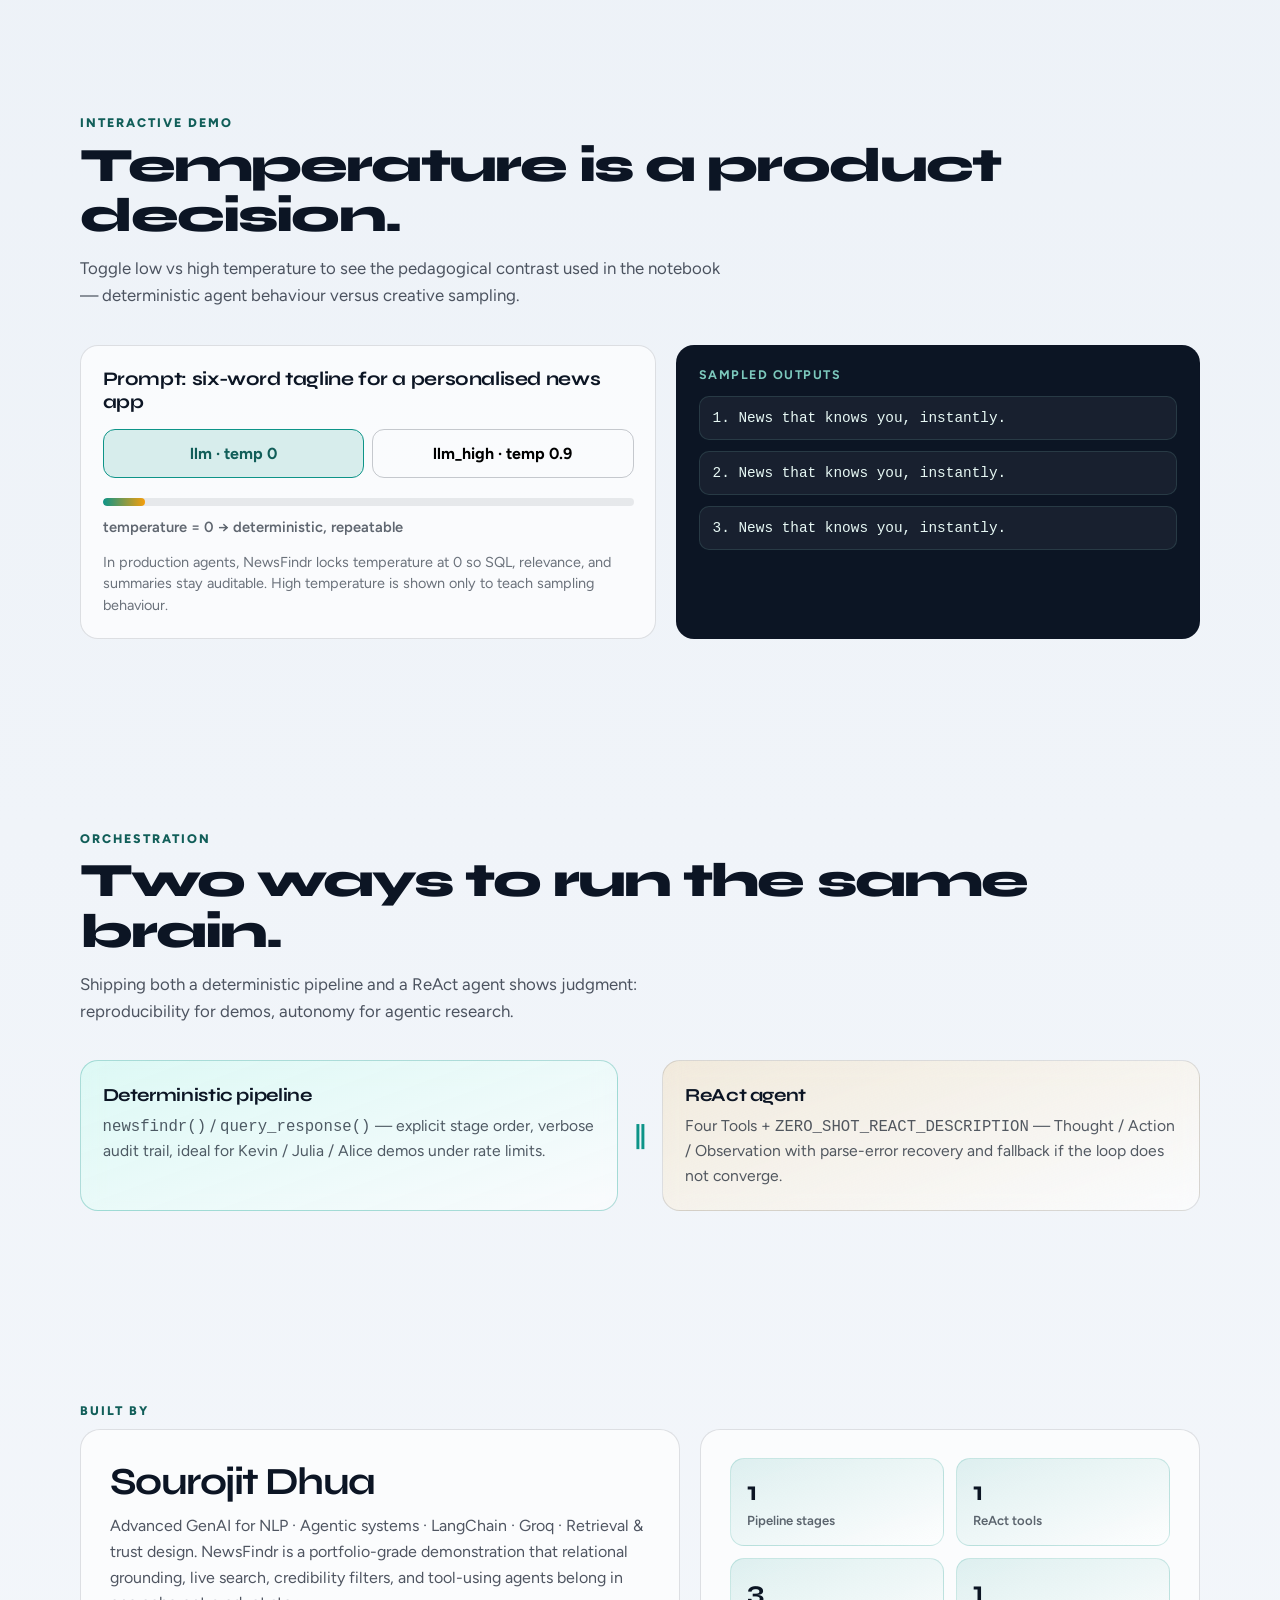
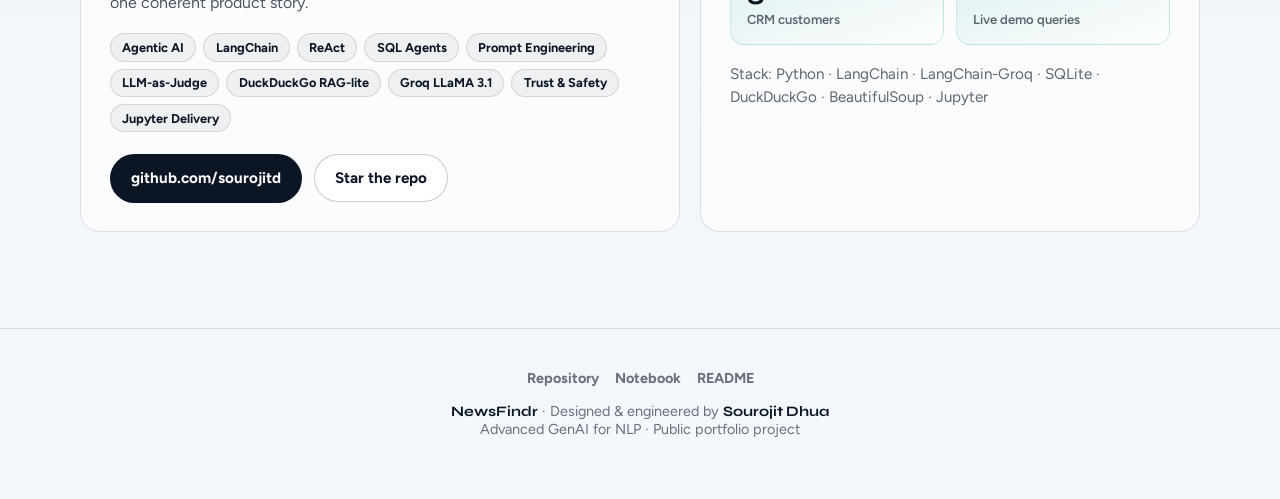
==== commit 890943bb: "Launch NewsFindr as a public portfolio project with README and GitHub Pages showcase. Include the no" ====
--- a/docs/index.html
+++ b/docs/index.html
@@ -24,7 +24,7 @@
     <link rel="preconnect" href="https://fonts.googleapis.com" />
     <link rel="preconnect" href="https://fonts.gstatic.com" crossorigin />
     <link
-      href="https://fonts.googleapis.com/css2?family=Fraunces:opsz,wght@9..144,500;9..144,600;9..144,700&family=IBM+Plex+Mono:wght@400;500&family=Manrope:wght@400;500;600;700;800&display=swap"
+      href="https://fonts.googleapis.com/css2?family=Figtree:wght@400;500;600;700&family=Syne:wght@700;800&display=swap"
       rel="stylesheet"
     />
     <link rel="stylesheet" href="styles.css" />
@@ -155,7 +155,7 @@
           </p>
           <div class="temp-demo">
             <div class="temp-controls">
-              <strong style="font-family: var(--font-display); font-size: 1.35rem; font-weight: 600; letter-spacing: -0.02em">
+              <strong style="font-family: var(--font-display); font-size: 1.2rem; letter-spacing: -0.02em">
                 Prompt: six-word tagline for a personalised news app
               </strong>
               <div class="temp-switch" role="group" aria-label="Temperature">
--- a/docs/styles.css
+++ b/docs/styles.css
@@ -19,9 +19,8 @@
   --glass: rgba(255, 255, 255, 0.55);
   --shadow: 0 24px 60px rgba(12, 21, 36, 0.12);
   --radius: 18px;
-  --font-display: "Fraunces", "Times New Roman", serif;
-  --font-body: "Manrope", "Segoe UI", sans-serif;
-  --font-mono: "IBM Plex Mono", ui-monospace, monospace;
+  --font-display: "Syne", system-ui, sans-serif;
+  --font-body: "Figtree", system-ui, sans-serif;
   --max: 1120px;
   --nav-h: 72px;
 }
@@ -40,14 +39,6 @@
   margin: 0;
   color: var(--ink);
   font-family: var(--font-body);
-  font-size: 1.05rem;
-  font-weight: 500;
-  line-height: 1.65;
-  letter-spacing: -0.011em;
-  font-optical-sizing: auto;
-  text-rendering: optimizeLegibility;
-  -webkit-font-smoothing: antialiased;
-  -moz-osx-font-smoothing: grayscale;
   background:
     radial-gradient(1200px 600px at 10% -10%, rgba(13, 148, 136, 0.16), transparent 55%),
     radial-gradient(900px 500px at 100% 0%, rgba(245, 158, 11, 0.12), transparent 50%),
@@ -113,10 +104,9 @@
 
 .nav-brand {
   font-family: var(--font-display);
-  font-weight: 600;
-  font-size: 1.2rem;
-  font-variation-settings: "SOFT" 50, "WONK" 0;
-  letter-spacing: -0.02em;
+  font-weight: 800;
+  font-size: 1.15rem;
+  letter-spacing: -0.03em;
   display: flex;
   align-items: center;
   gap: 0.55rem;
@@ -251,14 +241,12 @@
 
 .hero-brand {
   font-family: var(--font-display);
-  font-weight: 600;
-  font-size: clamp(3.6rem, 13vw, 7.6rem);
-  font-optical-sizing: auto;
-  font-variation-settings: "SOFT" 70, "WONK" 0.4;
-  line-height: 0.9;
-  letter-spacing: -0.035em;
-  margin: 0 0 1.1rem;
-  background: linear-gradient(180deg, #ffffff 18%, #99f6e4 100%);
+  font-weight: 800;
+  font-size: clamp(3.4rem, 12vw, 7.2rem);
+  line-height: 0.92;
+  letter-spacing: -0.055em;
+  margin: 0 0 1rem;
+  background: linear-gradient(180deg, #ffffff 20%, #99f6e4 100%);
   -webkit-background-clip: text;
   background-clip: text;
   color: transparent;
@@ -267,23 +255,19 @@
 
 .hero-headline {
   font-family: var(--font-display);
-  font-weight: 500;
-  font-size: clamp(1.35rem, 3.4vw, 2rem);
-  font-variation-settings: "SOFT" 40, "WONK" 0;
-  letter-spacing: -0.02em;
-  line-height: 1.2;
-  margin: 0 0 0.95rem;
+  font-weight: 700;
+  font-size: clamp(1.25rem, 3.2vw, 1.85rem);
+  letter-spacing: -0.03em;
+  margin: 0 0 0.85rem;
   color: rgba(240, 253, 250, 0.96);
 }
 
 .hero-support {
   margin: 0 auto 1.75rem;
-  max-width: 36rem;
-  font-size: 1.08rem;
-  font-weight: 400;
-  line-height: 1.65;
-  letter-spacing: -0.005em;
-  color: rgba(204, 251, 241, 0.8);
+  max-width: 38rem;
+  font-size: 1.05rem;
+  line-height: 1.55;
+  color: rgba(204, 251, 241, 0.78);
 }
 
 .hero-ctas {
@@ -376,31 +360,29 @@
 }
 
 .section-label {
-  font-size: 0.76rem;
-  font-weight: 700;
-  letter-spacing: 0.18em;
+  font-size: 0.78rem;
+  font-weight: 800;
+  letter-spacing: 0.16em;
   text-transform: uppercase;
   color: var(--teal-deep);
-  margin: 0 0 0.75rem;
+  margin: 0 0 0.65rem;
 }
 
 .section-title {
   font-family: var(--font-display);
-  font-size: clamp(2rem, 4.8vw, 3.15rem);
-  font-weight: 600;
-  font-variation-settings: "SOFT" 35, "WONK" 0;
-  letter-spacing: -0.03em;
-  line-height: 1.08;
-  margin: 0 0 0.95rem;
+  font-size: clamp(1.9rem, 4.5vw, 3rem);
+  font-weight: 800;
+  letter-spacing: -0.04em;
+  line-height: 1.05;
+  margin: 0 0 0.85rem;
 }
 
 .section-lead {
   max-width: 40rem;
   margin: 0 0 2.25rem;
-  color: rgba(12, 21, 36, 0.7);
-  font-size: 1.08rem;
-  font-weight: 400;
-  line-height: 1.7;
+  color: rgba(12, 21, 36, 0.72);
+  font-size: 1.05rem;
+  line-height: 1.6;
 }
 
 .reveal {
@@ -433,8 +415,7 @@
 .problem-block h3 {
   margin: 0 0 0.5rem;
   font-family: var(--font-display);
-  font-size: 1.3rem;
-  font-weight: 600;
+  font-size: 1.15rem;
   letter-spacing: -0.02em;
 }
 
@@ -502,15 +483,15 @@
 .step-btn .num {
   display: inline-block;
   font-family: var(--font-display);
-  font-weight: 600;
-  font-size: 0.82rem;
+  font-weight: 800;
+  font-size: 0.78rem;
   color: var(--teal-deep);
   margin-right: 0.45rem;
 }
 
 .step-btn .name {
   font-weight: 700;
-  letter-spacing: -0.015em;
+  letter-spacing: -0.02em;
 }
 
 .pipeline-panel {
@@ -563,10 +544,9 @@
 
 .panel-title {
   font-family: var(--font-display);
-  font-size: 1.7rem;
-  font-weight: 600;
-  font-variation-settings: "SOFT" 40, "WONK" 0;
-  letter-spacing: -0.025em;
+  font-size: 1.55rem;
+  font-weight: 800;
+  letter-spacing: -0.03em;
   margin: 0 0 0.65rem;
 }
 
@@ -661,8 +641,7 @@
 .topic-card h3 {
   margin: 0 0 0.4rem;
   font-family: var(--font-display);
-  font-size: 1.22rem;
-  font-weight: 600;
+  font-size: 1.1rem;
   letter-spacing: -0.02em;
 }
 
@@ -760,7 +739,7 @@
   background: var(--ink);
   color: #e7f8f5;
   padding: 1.35rem;
-  font-family: var(--font-mono);
+  font-family: ui-monospace, "Cascadia Code", "Fira Code", monospace;
   min-height: 220px;
 }
 
@@ -856,10 +835,8 @@
 
 .author-main h2 {
   font-family: var(--font-display);
-  font-size: clamp(2rem, 4.2vw, 2.7rem);
-  font-weight: 600;
-  font-variation-settings: "SOFT" 45, "WONK" 0.2;
-  letter-spacing: -0.03em;
+  font-size: clamp(1.8rem, 4vw, 2.4rem);
+  letter-spacing: -0.04em;
   margin: 0 0 0.5rem;
 }
 
@@ -900,9 +877,8 @@
 .stat strong {
   display: block;
   font-family: var(--font-display);
-  font-size: 1.85rem;
-  font-weight: 600;
-  letter-spacing: -0.03em;
+  font-size: 1.7rem;
+  letter-spacing: -0.04em;
   margin-bottom: 0.15rem;
 }
 
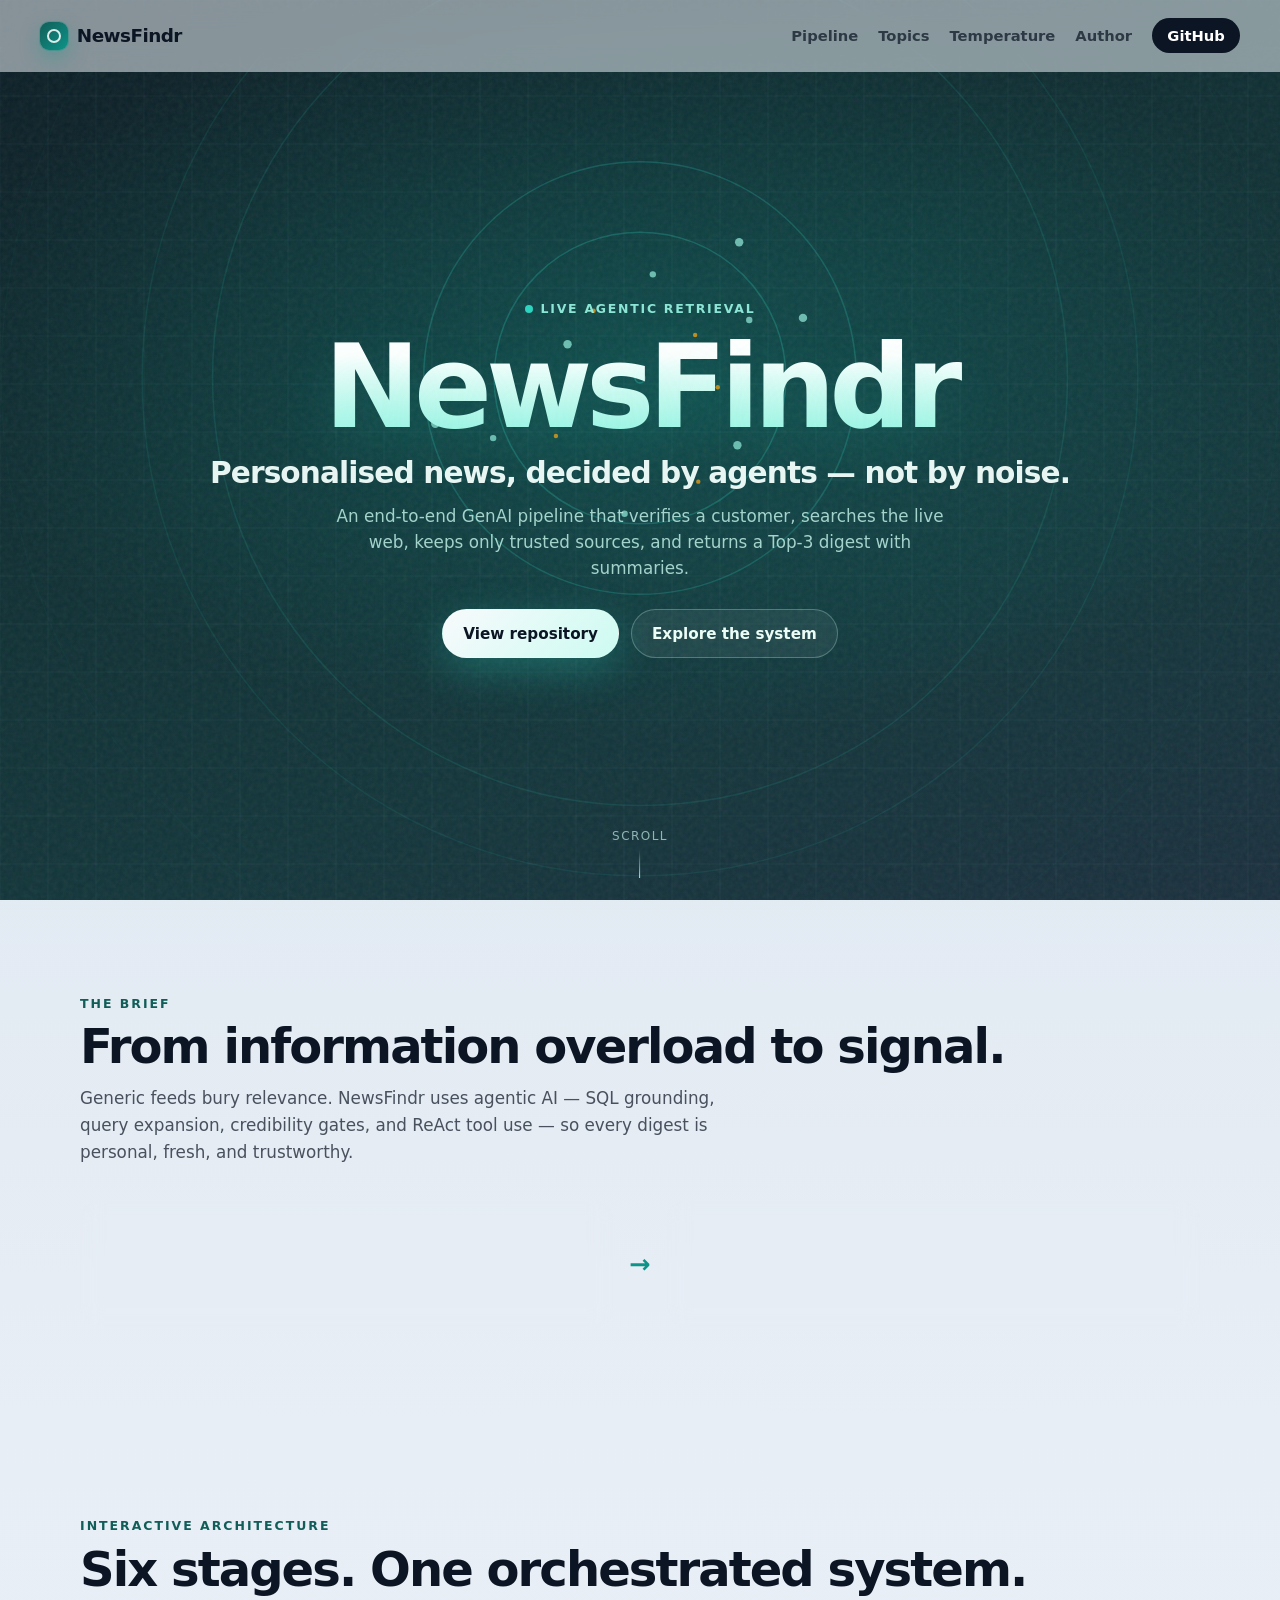
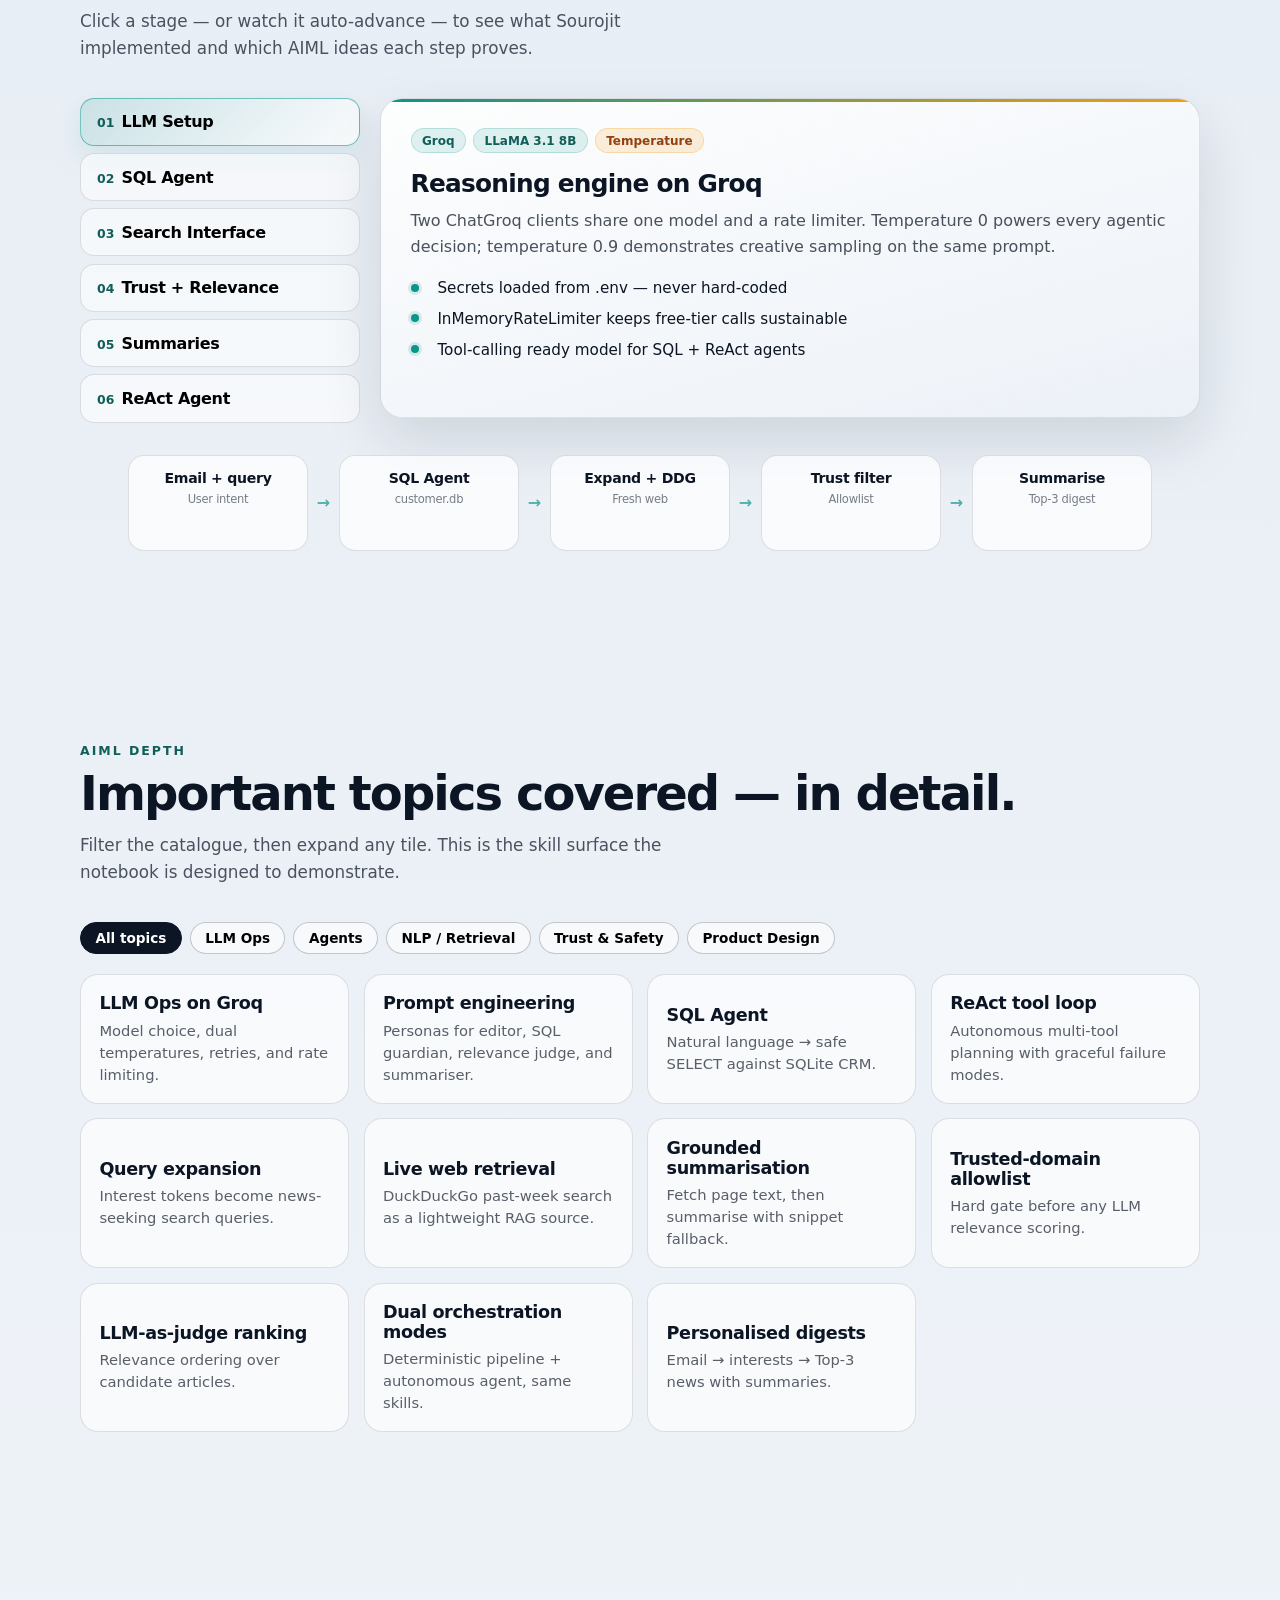
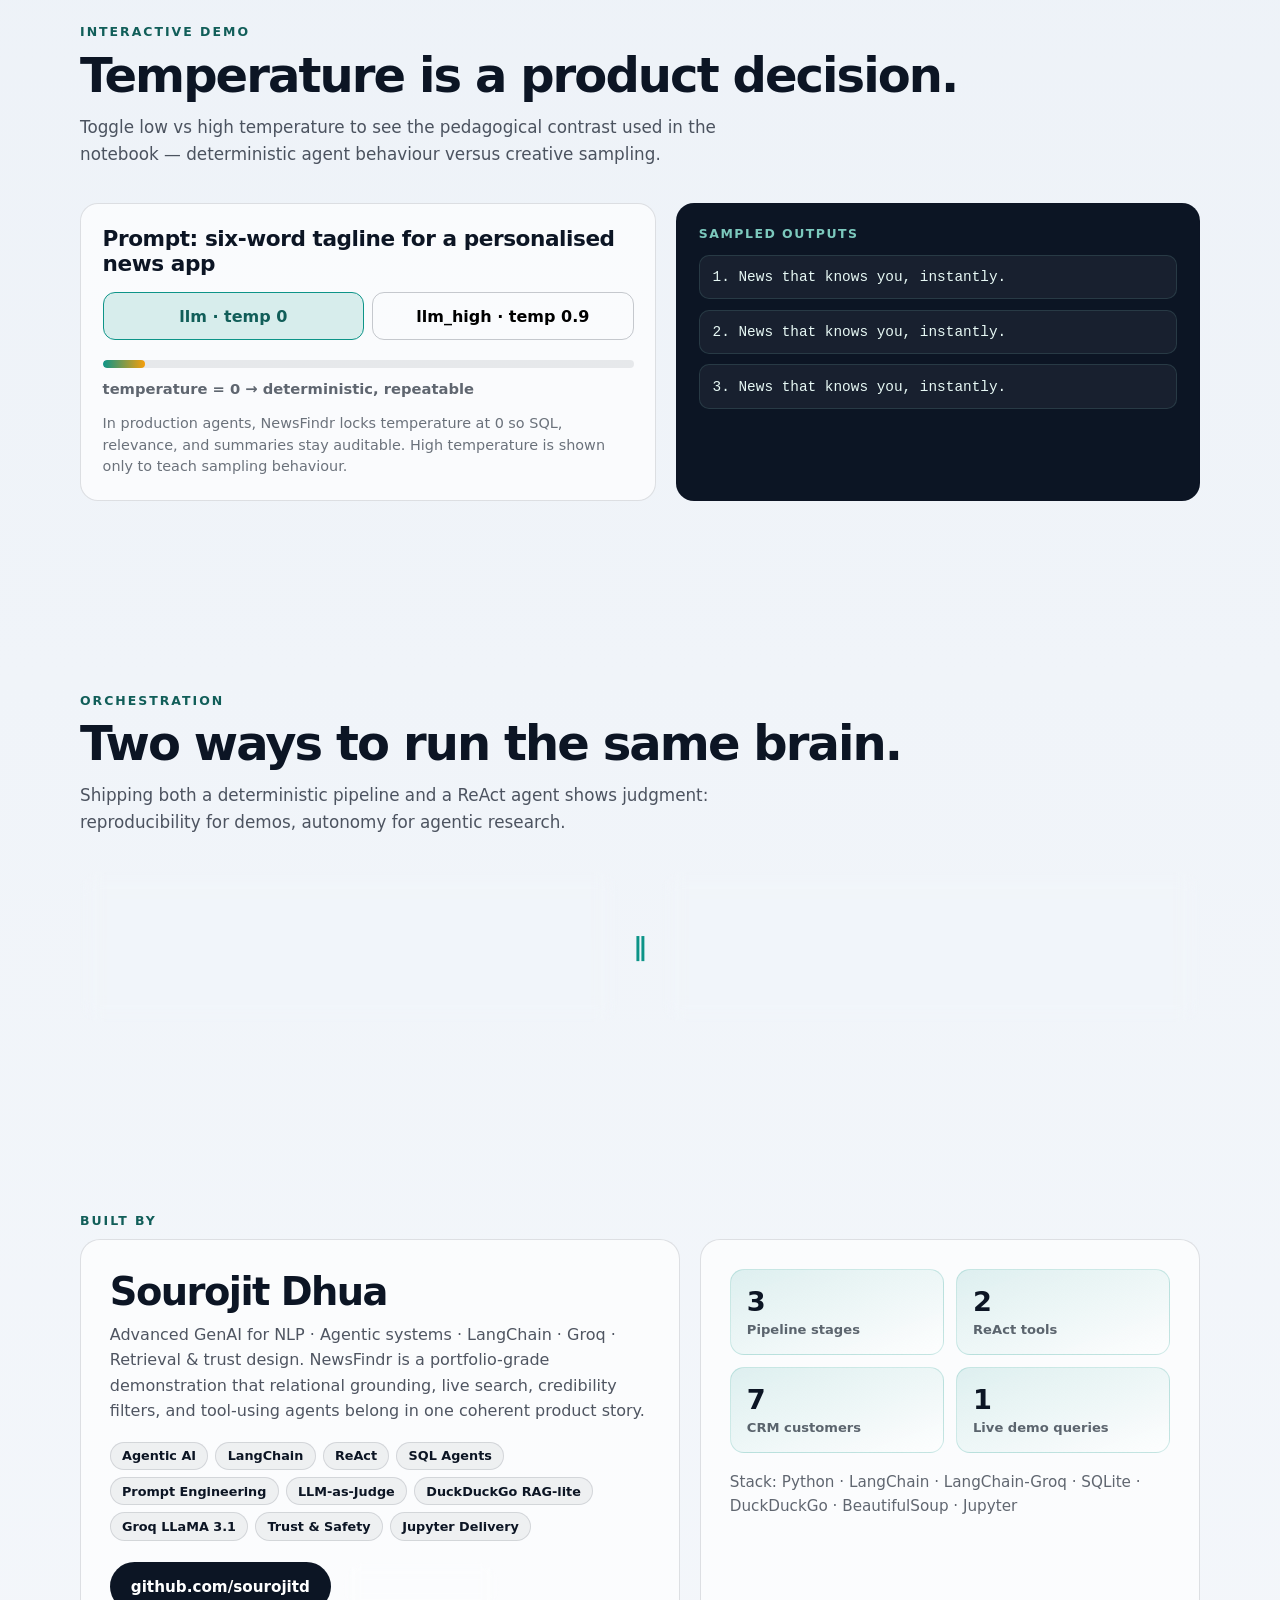
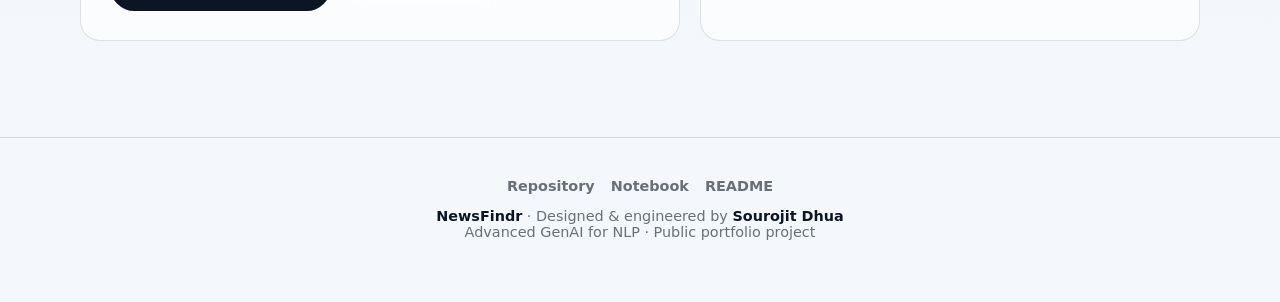
==== commit d20fa0cf: "Update repository and GitHub Pages links after rename to AIML-NewsFindr." ====
--- a/docs/index.html
+++ b/docs/index.html
@@ -19,12 +19,12 @@
       content="Personalised, fresh, credibility-filtered news digests via multi-agent GenAI. Built by Sourojit Dhua."
     />
     <meta property="og:type" content="website" />
-    <meta property="og:url" content="https://sourojitd.github.io/NewsFindr/" />
+    <meta property="og:url" content="https://sourojitd.github.io/AIML-NewsFindr/" />
     <meta name="theme-color" content="#0f2f33" />
     <link rel="preconnect" href="https://fonts.googleapis.com" />
     <link rel="preconnect" href="https://fonts.gstatic.com" crossorigin />
     <link
-      href="https://fonts.googleapis.com/css2?family=Figtree:wght@400;500;600;700&family=Syne:wght@700;800&display=swap"
+      href="https://fonts.googleapis.com/css2?family=Fraunces:opsz,wght@9..144,500;9..144,600;9..144,700&family=IBM+Plex+Mono:wght@400;500&family=Manrope:wght@400;500;600;700;800&display=swap"
       rel="stylesheet"
     />
     <link rel="stylesheet" href="styles.css" />
@@ -45,7 +45,7 @@
         <a href="#topics">Topics</a>
         <a href="#temperature">Temperature</a>
         <a href="#author">Author</a>
-        <a class="nav-cta" href="https://github.com/sourojitd/NewsFindr" target="_blank" rel="noopener">
+        <a class="nav-cta" href="https://github.com/sourojitd/AIML-NewsFindr" target="_blank" rel="noopener">
           GitHub
         </a>
       </nav>
@@ -67,7 +67,7 @@
             trusted sources, and returns a Top-3 digest with summaries.
           </p>
           <div class="hero-ctas">
-            <a class="btn btn-primary" href="https://github.com/sourojitd/NewsFindr" target="_blank" rel="noopener">
+            <a class="btn btn-primary" href="https://github.com/sourojitd/AIML-NewsFindr" target="_blank" rel="noopener">
               View repository
             </a>
             <a class="btn btn-ghost" href="#pipeline">Explore the system</a>
@@ -155,7 +155,7 @@
           </p>
           <div class="temp-demo">
             <div class="temp-controls">
-              <strong style="font-family: var(--font-display); font-size: 1.2rem; letter-spacing: -0.02em">
+              <strong style="font-family: var(--font-display); font-size: 1.35rem; font-weight: 600; letter-spacing: -0.02em">
                 Prompt: six-word tagline for a personalised news app
               </strong>
               <div class="temp-switch" role="group" aria-label="Temperature">
@@ -236,7 +236,7 @@
                 <a class="btn btn-ink" href="https://github.com/sourojitd" target="_blank" rel="noopener">
                   github.com/sourojitd
                 </a>
-                <a class="btn btn-ghost" style="color: var(--ink); border-color: var(--line-strong); background: #fff" href="https://github.com/sourojitd/NewsFindr" target="_blank" rel="noopener">
+                <a class="btn btn-ghost" style="color: var(--ink); border-color: var(--line-strong); background: #fff" href="https://github.com/sourojitd/AIML-NewsFindr" target="_blank" rel="noopener">
                   Star the repo
                 </a>
               </div>
@@ -271,9 +271,9 @@
 
     <footer class="footer">
       <div class="footer-links">
-        <a href="https://github.com/sourojitd/NewsFindr" target="_blank" rel="noopener">Repository</a>
-        <a href="https://github.com/sourojitd/NewsFindr/blob/main/NewsFindr.ipynb" target="_blank" rel="noopener">Notebook</a>
-        <a href="https://github.com/sourojitd/NewsFindr/blob/main/README.md" target="_blank" rel="noopener">README</a>
+        <a href="https://github.com/sourojitd/AIML-NewsFindr" target="_blank" rel="noopener">Repository</a>
+        <a href="https://github.com/sourojitd/AIML-NewsFindr/blob/main/NewsFindr.ipynb" target="_blank" rel="noopener">Notebook</a>
+        <a href="https://github.com/sourojitd/AIML-NewsFindr/blob/main/README.md" target="_blank" rel="noopener">README</a>
       </div>
       <p>
         <strong>NewsFindr</strong> · Designed & engineered by <strong>Sourojit Dhua</strong><br />
